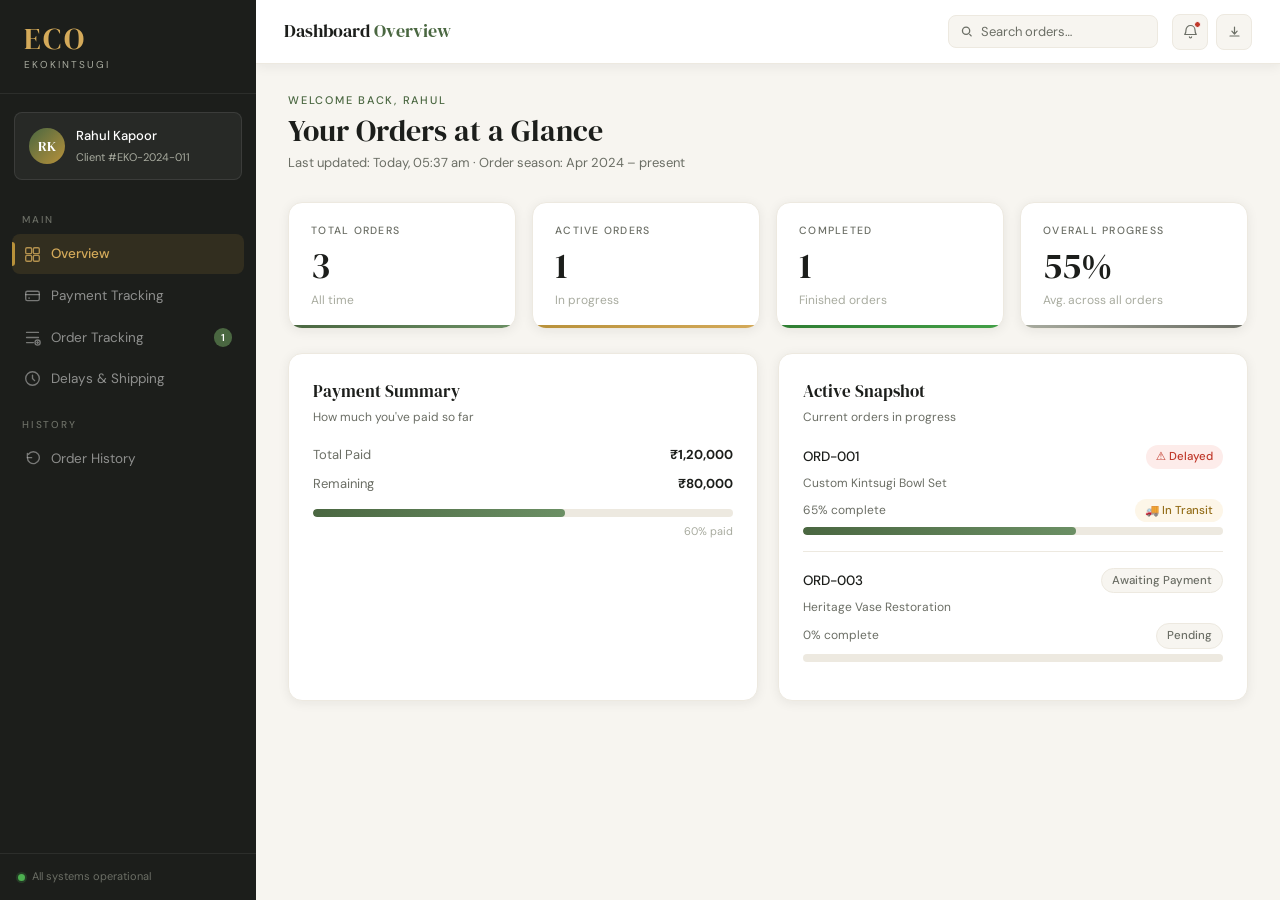
==== index.html @ 922ceee3 "Initial commit" ====
<!DOCTYPE html>
<html lang="en">
<head>
<meta charset="UTF-8"/>
<meta name="viewport" content="width=device-width, initial-scale=1.0"/>
<title>ECO — Ekokintsugi Client Dashboard</title>
<link rel="preconnect" href="https://fonts.googleapis.com"/>
<link rel="preconnect" href="https://fonts.gstatic.com" crossorigin/>
<link href="https://fonts.googleapis.com/css2?family=DM+Serif+Display:ital@0;1&family=DM+Sans:opsz,wght@9..40,300;400;500;600&display=swap" rel="stylesheet"/>
<style>
/* ── Reset ── */
*, *::before, *::after { box-sizing: border-box; margin: 0; padding: 0; }

:root {
  --sage:        #4a6741;
  --sage-light:  #6b8f64;
  --sage-pale:   #e8f0e5;
  --gold:        #b8913a;
  --gold-light:  #d4aa5a;
  --gold-pale:   #fdf6e8;
  --ink:         #1c1e1b;
  --ink-mid:     #3d4038;
  --ink-muted:   #6b6e65;
  --ink-faint:   #a8ab9f;
  --cream:       #f7f5f0;
  --cream-mid:   #ede9e0;
  --white:       #ffffff;
  --danger:      #c0392b;
  --warn:        #d68910;
  --success:     #2e7d32;

  --sidebar-w:   256px;
  --header-h:    64px;
  --radius:      14px;
  --radius-sm:   8px;
  --radius-xs:   5px;
  --shadow:      0 2px 12px rgba(28,30,27,0.07);
  --shadow-md:   0 6px 28px rgba(28,30,27,0.11);
  --shadow-lg:   0 12px 48px rgba(28,30,27,0.14);
  --transition:  0.22s cubic-bezier(0.4,0,0.2,1);

  --font-display: 'DM Serif Display', Georgia, serif;
  --font-body:    'DM Sans', system-ui, sans-serif;
}

html, body {
  height: 100%;
  font-family: var(--font-body);
  background: var(--cream);
  color: var(--ink);
  font-size: 15px;
  line-height: 1.6;
  -webkit-font-smoothing: antialiased;
}

/* ── Layout ── */
.app {
  display: grid;
  grid-template-columns: var(--sidebar-w) 1fr;
  grid-template-rows: var(--header-h) 1fr;
  min-height: 100vh;
}

/* ── Sidebar ── */
.sidebar {
  grid-row: 1 / -1;
  background: var(--ink);
  display: flex;
  flex-direction: column;
  position: sticky;
  top: 0;
  height: 100vh;
  overflow: hidden;
  z-index: 100;
}

.sidebar-logo {
  padding: 24px 24px 20px;
  border-bottom: 1px solid rgba(255,255,255,0.07);
}

.logo-mark {
  font-family: var(--font-display);
  font-size: 30px;
  color: var(--gold-light);
  letter-spacing: 0.08em;
  line-height: 1;
}

.logo-sub {
  font-size: 10px;
  font-weight: 400;
  color: var(--ink-faint);
  letter-spacing: 0.2em;
  text-transform: uppercase;
  margin-top: 3px;
}

.sidebar-client {
  margin: 18px 14px 10px;
  background: rgba(255,255,255,0.05);
  border: 1px solid rgba(255,255,255,0.09);
  border-radius: var(--radius-sm);
  padding: 13px 14px;
  display: flex;
  align-items: center;
  gap: 11px;
}

.client-avatar {
  width: 36px;
  height: 36px;
  border-radius: 50%;
  background: linear-gradient(135deg, var(--sage) 0%, var(--gold) 100%);
  display: flex;
  align-items: center;
  justify-content: center;
  font-family: var(--font-display);
  font-size: 14px;
  color: var(--white);
  flex-shrink: 0;
}

.client-name {
  font-size: 13px;
  font-weight: 500;
  color: var(--white);
  white-space: nowrap;
  overflow: hidden;
  text-overflow: ellipsis;
}

.client-id {
  font-size: 11px;
  color: var(--ink-faint);
  margin-top: 2px;
}

.sidebar-nav {
  flex: 1;
  padding: 6px 12px;
  overflow-y: auto;
}

.nav-section-label {
  font-size: 10px;
  font-weight: 500;
  letter-spacing: 0.18em;
  text-transform: uppercase;
  color: var(--ink-muted);
  padding: 16px 10px 6px;
}

.nav-item {
  display: flex;
  align-items: center;
  gap: 10px;
  padding: 9px 12px;
  border-radius: var(--radius-sm);
  cursor: pointer;
  transition: background var(--transition), color var(--transition);
  color: rgba(255,255,255,0.5);
  font-size: 13.5px;
  font-weight: 400;
  text-decoration: none;
  position: relative;
  margin-bottom: 2px;
  user-select: none;
}

.nav-item:hover {
  background: rgba(255,255,255,0.07);
  color: rgba(255,255,255,0.9);
}

.nav-item.active {
  background: rgba(184,145,58,0.14);
  color: var(--gold-light);
  font-weight: 500;
}

.nav-item.active::before {
  content: '';
  position: absolute;
  left: 0; top: 8px; bottom: 8px;
  width: 3px;
  background: var(--gold);
  border-radius: 0 3px 3px 0;
}

.nav-icon {
  width: 17px;
  height: 17px;
  flex-shrink: 0;
  opacity: 0.8;
}

.nav-badge {
  margin-left: auto;
  background: var(--sage);
  color: var(--white);
  font-size: 10px;
  font-weight: 600;
  padding: 1px 7px;
  border-radius: 20px;
  line-height: 1.7;
}

.sidebar-footer {
  padding: 14px 18px;
  border-top: 1px solid rgba(255,255,255,0.07);
  font-size: 11px;
  color: var(--ink-muted);
  display: flex;
  align-items: center;
  gap: 7px;
}

.status-dot {
  width: 7px; height: 7px;
  border-radius: 50%;
  background: #4caf50;
  flex-shrink: 0;
  box-shadow: 0 0 0 2px rgba(76,175,80,0.2);
}

/* ── Header ── */
.header {
  background: var(--white);
  border-bottom: 1px solid var(--cream-mid);
  display: flex;
  align-items: center;
  padding: 0 28px;
  gap: 14px;
  position: sticky;
  top: 0;
  z-index: 90;
  box-shadow: var(--shadow);
}

.header-title {
  font-family: var(--font-display);
  font-size: 18px;
  color: var(--ink);
  flex: 1;
}
.header-title span { color: var(--sage); }

.header-search {
  display: flex;
  align-items: center;
  gap: 8px;
  background: var(--cream);
  border: 1px solid var(--cream-mid);
  border-radius: 8px;
  padding: 7px 12px;
  font-size: 13px;
  color: var(--ink-muted);
  width: 210px;
  transition: border-color var(--transition), box-shadow var(--transition);
  cursor: text;
  position: relative;
}

.header-search input {
  background: none;
  border: none;
  outline: none;
  font-family: var(--font-body);
  font-size: 13px;
  color: var(--ink);
  width: 100%;
}
.header-search input::placeholder { color: var(--ink-muted); }
.header-search:focus-within {
  border-color: var(--sage-light);
  box-shadow: 0 0 0 3px rgba(74,103,65,0.1);
}

.search-results {
  position: absolute;
  top: calc(100% + 6px);
  left: 0;
  right: 0;
  background: var(--white);
  border: 1px solid var(--cream-mid);
  border-radius: var(--radius-sm);
  box-shadow: var(--shadow-md);
  z-index: 200;
  max-height: 220px;
  overflow-y: auto;
  display: none;
}
.search-results.visible { display: block; }
.search-result-item {
  padding: 9px 14px;
  font-size: 13px;
  cursor: pointer;
  border-bottom: 1px solid var(--cream-mid);
  transition: background var(--transition);
  display: flex;
  align-items: center;
  gap: 8px;
}
.search-result-item:last-child { border-bottom: none; }
.search-result-item:hover { background: var(--cream); }
.search-result-dot {
  width: 7px; height: 7px; border-radius: 50%; flex-shrink: 0;
}

.header-actions {
  display: flex;
  align-items: center;
  gap: 8px;
}

.btn-icon {
  width: 36px; height: 36px;
  border-radius: 8px;
  background: var(--cream);
  border: 1px solid var(--cream-mid);
  display: flex; align-items: center; justify-content: center;
  cursor: pointer;
  transition: background var(--transition), border-color var(--transition);
  color: var(--ink-muted);
  position: relative;
}
.btn-icon:hover { background: var(--cream-mid); color: var(--ink); }

.notif-dot::after {
  content: '';
  position: absolute;
  top: 6px; right: 6px;
  width: 7px; height: 7px;
  background: var(--danger);
  border-radius: 50%;
  border: 1.5px solid var(--white);
}

/* ── Notification Panel ── */
.notif-panel {
  position: absolute;
  top: calc(var(--header-h) + 8px);
  right: 28px;
  width: 320px;
  background: var(--white);
  border: 1px solid var(--cream-mid);
  border-radius: var(--radius);
  box-shadow: var(--shadow-lg);
  z-index: 300;
  display: none;
  animation: fadeIn 0.2s ease;
}
.notif-panel.visible { display: block; }
.notif-panel-header {
  padding: 14px 18px 10px;
  border-bottom: 1px solid var(--cream-mid);
  display: flex; align-items: center; justify-content: space-between;
}
.notif-panel-title { font-family: var(--font-display); font-size: 15px; }
.notif-panel-clear { font-size: 11px; color: var(--sage); cursor: pointer; font-weight: 500; }
.notif-item {
  padding: 12px 18px;
  border-bottom: 1px solid var(--cream-mid);
  font-size: 12.5px;
  display: flex; gap: 10px; align-items: flex-start;
  transition: background var(--transition);
  cursor: pointer;
}
.notif-item:last-child { border-bottom: none; }
.notif-item:hover { background: var(--cream); }
.notif-item-icon { font-size: 16px; margin-top: 1px; flex-shrink: 0; }
.notif-item-text { flex: 1; }
.notif-item-title { font-weight: 500; color: var(--ink); }
.notif-item-sub { color: var(--ink-muted); font-size: 11.5px; margin-top: 1px; }

/* ── Main ── */
.main {
  padding: 28px 32px 56px;
  overflow-y: auto;
}

.page-header { margin-bottom: 28px; }
.page-eyebrow {
  font-size: 11px;
  font-weight: 500;
  letter-spacing: 0.16em;
  text-transform: uppercase;
  color: var(--sage);
  margin-bottom: 4px;
}
.page-title {
  font-family: var(--font-display);
  font-size: 30px;
  color: var(--ink);
  line-height: 1.15;
}
.page-meta {
  font-size: 13px;
  color: var(--ink-muted);
  margin-top: 5px;
}

/* ── Sections ── */
.section { display: none; animation: fadeIn 0.28s ease; }
.section.active { display: block; }

@keyframes fadeIn {
  from { opacity: 0; transform: translateY(7px); }
  to   { opacity: 1; transform: translateY(0); }
}

/* ── Stat Cards ── */
.grid-4 {
  display: grid;
  grid-template-columns: repeat(4, 1fr);
  gap: 16px;
  margin-bottom: 24px;
}

.stat-card {
  background: var(--white);
  border: 1px solid var(--cream-mid);
  border-radius: var(--radius);
  padding: 20px 22px 18px;
  box-shadow: var(--shadow);
  position: relative;
  overflow: hidden;
  transition: transform var(--transition), box-shadow var(--transition);
  cursor: default;
}
.stat-card:hover { transform: translateY(-3px); box-shadow: var(--shadow-md); }
.stat-card::after {
  content: '';
  position: absolute;
  bottom: 0; left: 0; right: 0;
  height: 3px;
  border-radius: 0 0 var(--radius) var(--radius);
}
.stat-card.accent-sage::after  { background: linear-gradient(90deg, var(--sage), var(--sage-light)); }
.stat-card.accent-gold::after  { background: linear-gradient(90deg, var(--gold), var(--gold-light)); }
.stat-card.accent-green::after { background: linear-gradient(90deg, #2e7d32, #43a047); }
.stat-card.accent-muted::after { background: linear-gradient(90deg, var(--ink-faint), var(--ink-muted)); }

.stat-label {
  font-size: 10.5px;
  font-weight: 500;
  letter-spacing: 0.12em;
  text-transform: uppercase;
  color: var(--ink-muted);
  margin-bottom: 8px;
}
.stat-value {
  font-family: var(--font-display);
  font-size: 36px;
  color: var(--ink);
  line-height: 1;
}
.stat-sub { font-size: 12px; color: var(--ink-faint); margin-top: 7px; }

/* ── Cards ── */
.card {
  background: var(--white);
  border: 1px solid var(--cream-mid);
  border-radius: var(--radius);
  padding: 24px;
  box-shadow: var(--shadow);
  transition: transform var(--transition), box-shadow var(--transition);
}
.card:hover { transform: translateY(-2px); box-shadow: var(--shadow-md); }
.card-title {
  font-family: var(--font-display);
  font-size: 17px;
  color: var(--ink);
  margin-bottom: 3px;
}
.card-subtitle {
  font-size: 12px;
  color: var(--ink-muted);
  margin-bottom: 18px;
}

.grid-2 {
  display: grid;
  grid-template-columns: 1fr 1fr;
  gap: 20px;
  margin-bottom: 24px;
}

/* ── Progress ── */
.progress-wrap {
  background: var(--cream-mid);
  border-radius: 20px;
  height: 8px;
  overflow: hidden;
}
.progress-fill {
  height: 100%;
  border-radius: 20px;
  background: linear-gradient(90deg, var(--sage) 0%, var(--sage-light) 100%);
  transition: width 0.7s cubic-bezier(0.4,0,0.2,1);
}

/* ── Chips ── */
.chip {
  display: inline-flex;
  align-items: center;
  gap: 4px;
  padding: 3px 10px;
  border-radius: 20px;
  font-size: 11.5px;
  font-weight: 500;
  line-height: 1.5;
}
.chip-sage    { background: var(--sage-pale);   color: var(--sage); }
.chip-gold    { background: var(--gold-pale);   color: #946e1a; }
.chip-danger  { background: #fdecea;            color: var(--danger); }
.chip-success { background: #e8f5e9;            color: var(--success); }
.chip-muted   { background: var(--cream);       color: var(--ink-muted); border: 1px solid var(--cream-mid); }
.chip-info    { background: #e3f2fd;            color: #1565c0; }

/* ── Stage tracker ── */
.stage-row {
  display: flex;
  align-items: center;
  gap: 12px;
  padding: 11px 0;
  border-bottom: 1px solid var(--cream-mid);
}
.stage-row:last-child { border-bottom: none; }
.stage-icon {
  width: 30px; height: 30px;
  border-radius: 50%;
  display: flex; align-items: center; justify-content: center;
  flex-shrink: 0;
  font-size: 13px;
}
.stage-icon.done   { background: #e8f5e9; color: var(--success); }
.stage-icon.active { background: var(--gold-pale); color: var(--gold); }
.stage-icon.pending { background: var(--cream); color: var(--ink-faint); }
.stage-icon.inprog { background: #e3f2fd; color: #1565c0; }
.stage-label { font-size: 13.5px; font-weight: 500; flex: 1; }
.stage-detail { font-size: 12px; color: var(--ink-muted); }

/* ── Timeline ── */
.timeline { position: relative; padding-left: 20px; }
.timeline::before {
  content: '';
  position: absolute;
  left: 6px; top: 6px; bottom: 6px;
  width: 2px;
  background: var(--cream-mid);
  border-radius: 2px;
}
.tl-item {
  position: relative;
  margin-bottom: 20px;
  padding-left: 22px;
}
.tl-item:last-child { margin-bottom: 0; }
.tl-dot {
  position: absolute;
  left: -14px; top: 5px;
  width: 12px; height: 12px;
  border-radius: 50%;
  border: 2px solid var(--white);
}
.tl-dot.done   { background: var(--success); box-shadow: 0 0 0 2px rgba(46,125,50,0.2); }
.tl-dot.pending { background: var(--ink-faint); }
.tl-dot.warn   { background: var(--warn); box-shadow: 0 0 0 2px rgba(214,137,16,0.2); }
.tl-title { font-size: 13.5px; font-weight: 500; color: var(--ink); }
.tl-sub   { font-size: 12px; color: var(--ink-muted); margin-top: 2px; }

/* ── Order card ── */
.order-card {
  background: var(--white);
  border: 1px solid var(--cream-mid);
  border-radius: var(--radius);
  padding: 22px 24px;
  box-shadow: var(--shadow);
  margin-bottom: 18px;
  transition: transform var(--transition), box-shadow var(--transition);
  position: relative;
  overflow: hidden;
}
.order-card:hover { transform: translateY(-2px); box-shadow: var(--shadow-md); }
.order-card.delayed { border-left: 4px solid var(--danger); }
.order-card.completed { border-left: 4px solid var(--success); }
.order-card.pending-payment { border-left: 4px solid var(--ink-faint); }

.order-header {
  display: flex;
  align-items: center;
  justify-content: space-between;
  margin-bottom: 14px;
  flex-wrap: wrap;
  gap: 8px;
}
.order-id {
  font-family: var(--font-display);
  font-size: 18px;
  color: var(--ink);
}
.order-product {
  font-size: 12px;
  color: var(--ink-muted);
  margin-top: 2px;
}
.order-badges { display: flex; gap: 6px; flex-wrap: wrap; }

.order-meta {
  display: grid;
  grid-template-columns: repeat(3, 1fr);
  gap: 12px;
  margin-bottom: 18px;
}
.meta-item { display: flex; flex-direction: column; }
.meta-label { font-size: 10.5px; font-weight: 500; text-transform: uppercase; letter-spacing: 0.1em; color: var(--ink-faint); margin-bottom: 3px; }
.meta-value { font-size: 13.5px; color: var(--ink); font-weight: 500; }

.progress-label {
  display: flex;
  justify-content: space-between;
  align-items: center;
  font-size: 12px;
  color: var(--ink-muted);
  margin-bottom: 5px;
}

/* ── Three-state manufacturing badge ── */
.mfg-state {
  display: inline-flex;
  align-items: center;
  gap: 5px;
  padding: 3px 10px;
  border-radius: 20px;
  font-size: 11.5px;
  font-weight: 500;
}
.mfg-not-started { background: var(--cream); color: var(--ink-muted); border: 1px solid var(--cream-mid); }
.mfg-in-progress  { background: #e3f2fd; color: #1565c0; }
.mfg-completed    { background: #e8f5e9; color: var(--success); }

/* ── Filter bar ── */
.filter-bar {
  display: flex;
  gap: 10px;
  align-items: center;
  margin-bottom: 20px;
  flex-wrap: wrap;
}
.filter-bar label { font-size: 13px; color: var(--ink-muted); }
.filter-select {
  padding: 7px 14px;
  border-radius: var(--radius-sm);
  border: 1px solid var(--cream-mid);
  background: var(--white);
  font-family: var(--font-body);
  font-size: 13px;
  color: var(--ink);
  cursor: pointer;
  transition: border-color var(--transition);
  outline: none;
}
.filter-select:focus { border-color: var(--sage-light); }

/* ── Policy Banner ── */
.policy-banner {
  background: linear-gradient(135deg, var(--gold-pale) 0%, #fff8e1 100%);
  border: 1px solid rgba(184,145,58,0.3);
  border-radius: var(--radius);
  padding: 18px 22px;
  display: flex;
  align-items: flex-start;
  gap: 14px;
  margin-bottom: 8px;
}
.policy-icon { font-size: 22px; flex-shrink: 0; margin-top: 1px; }
.policy-title { font-weight: 600; color: #7a5c0e; font-size: 13.5px; margin-bottom: 3px; }
.policy-text  { font-size: 12.5px; color: #8a6820; line-height: 1.5; }

/* ── Empty state ── */
.empty-state {
  background: var(--cream);
  border: 1.5px dashed var(--cream-mid);
  border-radius: var(--radius);
  padding: 48px 24px;
  text-align: center;
  color: var(--ink-faint);
}
.empty-icon { font-size: 36px; margin-bottom: 10px; opacity: 0.5; }
.empty-label { font-size: 14px; }

/* ── Divider ── */
.divider { border: none; border-top: 1px solid var(--cream-mid); margin: 16px 0; }

/* ── Mobile ── */
.hamburger {
  display: none;
  flex-direction: column;
  gap: 5px;
  cursor: pointer;
  padding: 4px;
  background: none;
  border: none;
}
.hamburger span {
  display: block; width: 20px; height: 2px;
  background: var(--ink-muted); border-radius: 2px;
  transition: transform var(--transition), opacity var(--transition);
}
.overlay {
  display: none; position: fixed; inset: 0;
  background: rgba(28,30,27,0.5); z-index: 150;
}
.overlay.visible { display: block; }

@media (max-width: 960px) {
  .grid-4 { grid-template-columns: repeat(2,1fr); }
  .order-meta { grid-template-columns: repeat(2,1fr); }
}
@media (max-width: 720px) {
  .app { grid-template-columns: 1fr; grid-template-rows: var(--header-h) 1fr; }
  .sidebar { position: fixed; left: -100%; top: 0; width: var(--sidebar-w); transition: left var(--transition); z-index: 200; }
  .sidebar.open { left: 0; }
  .header { grid-column: 1; }
  .main   { grid-column: 1; padding: 20px 16px 56px; }
  .hamburger { display: flex; }
  .grid-2 { grid-template-columns: 1fr; }
  .grid-4 { grid-template-columns: 1fr 1fr; }
  .page-title { font-size: 24px; }
  .header-search { width: 150px; }
  .notif-panel { right: 12px; left: 12px; width: auto; }
}
@media (max-width: 420px) {
  .grid-4 { grid-template-columns: 1fr; }
  .order-meta { grid-template-columns: 1fr; }
}
</style>
</head>
<body>

<div class="overlay" id="overlay" onclick="closeSidebar()"></div>

<div class="app">

  <!-- ── Sidebar ── -->
  <aside class="sidebar" id="sidebar">
    <div class="sidebar-logo">
      <div class="logo-mark">ECO</div>
      <div class="logo-sub">Ekokintsugi</div>
    </div>

    <div class="sidebar-client">
      <div class="client-avatar">RK</div>
      <div>
        <div class="client-name">Rahul Kapoor</div>
        <div class="client-id">Client #EKO-2024-011</div>
      </div>
    </div>

    <nav class="sidebar-nav">
      <div class="nav-section-label">Main</div>

      <a class="nav-item active" onclick="navigate('overview', this)">
        <svg class="nav-icon" viewBox="0 0 20 20" fill="none" stroke="currentColor" stroke-width="1.6" stroke-linecap="round" stroke-linejoin="round">
          <rect x="2" y="2" width="7" height="7" rx="1.5"/><rect x="11" y="2" width="7" height="7" rx="1.5"/>
          <rect x="2" y="11" width="7" height="7" rx="1.5"/><rect x="11" y="11" width="7" height="7" rx="1.5"/>
        </svg>
        Overview
      </a>

      <a class="nav-item" onclick="navigate('payment', this)">
        <svg class="nav-icon" viewBox="0 0 20 20" fill="none" stroke="currentColor" stroke-width="1.6" stroke-linecap="round" stroke-linejoin="round">
          <rect x="2" y="5" width="16" height="11" rx="2"/><path d="M2 9h16"/><circle cx="6" cy="13" r="1" fill="currentColor" stroke="none"/>
        </svg>
        Payment Tracking
      </a>

      <a class="nav-item" onclick="navigate('orders', this)">
        <svg class="nav-icon" viewBox="0 0 20 20" fill="none" stroke="currentColor" stroke-width="1.6" stroke-linecap="round" stroke-linejoin="round">
          <path d="M3 4h14M3 10h14M3 16h8"/><circle cx="16" cy="16" r="3"/><path d="M15 16h2M16 15v2"/>
        </svg>
        Order Tracking
        <span class="nav-badge" id="activeOrdersBadge">2</span>
      </a>

      <a class="nav-item" onclick="navigate('delays', this)">
        <svg class="nav-icon" viewBox="0 0 20 20" fill="none" stroke="currentColor" stroke-width="1.6" stroke-linecap="round" stroke-linejoin="round">
          <circle cx="10" cy="10" r="8"/><path d="M10 6v4l2.5 2.5"/>
        </svg>
        Delays & Shipping
      </a>

      <div class="nav-section-label">History</div>

      <a class="nav-item" onclick="navigate('history', this)">
        <svg class="nav-icon" viewBox="0 0 20 20" fill="none" stroke="currentColor" stroke-width="1.6" stroke-linecap="round" stroke-linejoin="round">
          <path d="M4 4v5h5"/><path d="M4 9A7 7 0 1 0 5.3 5"/>
        </svg>
        Order History
      </a>
    </nav>

    <div class="sidebar-footer">
      <div class="status-dot"></div>
      All systems operational
    </div>
  </aside>

  <!-- ── Header ── -->
  <header class="header">
    <button class="hamburger" onclick="openSidebar()" aria-label="Menu">
      <span></span><span></span><span></span>
    </button>

    <div class="header-title" id="header-title">
      Dashboard <span>Overview</span>
    </div>

    <div class="header-search" style="position:relative;">
      <svg width="13" height="13" viewBox="0 0 16 16" fill="none" stroke="currentColor" stroke-width="1.8" stroke-linecap="round">
        <circle cx="7" cy="7" r="5"/><path d="M12 12l2 2"/>
      </svg>
      <input type="text" id="searchInput" placeholder="Search orders…" oninput="handleSearch()" onblur="hideSearch()"/>
      <div class="search-results" id="searchResults"></div>
    </div>

    <div class="header-actions">
      <button class="btn-icon notif-dot" id="notifBtn" onclick="toggleNotif()" title="Notifications">
        <svg width="15" height="15" viewBox="0 0 20 20" fill="none" stroke="currentColor" stroke-width="1.6" stroke-linecap="round" stroke-linejoin="round">
          <path d="M10 2a6 6 0 0 1 6 6c0 3.3.9 5 1.7 6H2.3C3.1 13 4 11.3 4 8a6 6 0 0 1 6-6z"/>
          <path d="M8.5 17a1.5 1.5 0 0 0 3 0"/>
        </svg>
      </button>
      <button class="btn-icon" onclick="downloadReport()" title="Download report">
        <svg width="15" height="15" viewBox="0 0 20 20" fill="none" stroke="currentColor" stroke-width="1.6" stroke-linecap="round" stroke-linejoin="round">
          <path d="M4 16h12M10 4v9M6.5 9.5l3.5 4 3.5-4"/>
        </svg>
      </button>
    </div>

    <!-- Notification Panel -->
    <div class="notif-panel" id="notifPanel">
      <div class="notif-panel-header">
        <div class="notif-panel-title">Notifications</div>
        <div class="notif-panel-clear" onclick="clearNotifs()">Clear all</div>
      </div>
      <div id="notifList"></div>
    </div>
  </header>

  <!-- ── Main ── -->
  <main class="main">

    <!-- ─ Overview ─ -->
    <section class="section active" id="section-overview">
      <div class="page-header">
        <div class="page-eyebrow">Welcome back, Rahul</div>
        <div class="page-title">Your Orders at a Glance</div>
        <div class="page-meta" id="overviewMeta">Last updated: — · Order season: Apr 2024 – present</div>
      </div>

      <div class="grid-4">
        <div class="stat-card accent-sage">
          <div class="stat-label">Total Orders</div>
          <div class="stat-value" id="totalOrders">—</div>
          <div class="stat-sub">All time</div>
        </div>
        <div class="stat-card accent-gold">
          <div class="stat-label">Active Orders</div>
          <div class="stat-value" id="activeOrders">—</div>
          <div class="stat-sub">In progress</div>
        </div>
        <div class="stat-card accent-green">
          <div class="stat-label">Completed</div>
          <div class="stat-value" id="completedOrders">—</div>
          <div class="stat-sub">Finished orders</div>
        </div>
        <div class="stat-card accent-muted">
          <div class="stat-label">Overall Progress</div>
          <div class="stat-value" id="overallProgress">—</div>
          <div class="stat-sub">Avg. across all orders</div>
        </div>
      </div>

      <div class="grid-2">
        <div class="card">
          <div class="card-title">Payment Summary</div>
          <div class="card-subtitle">How much you've paid so far</div>
          <div style="display:flex; justify-content:space-between; font-size:13px; color:var(--ink-muted); margin-bottom:8px;">
            <span>Total Paid</span>
            <strong style="color:var(--ink);">₹<span id="ov-paid">0</span></strong>
          </div>
          <div style="display:flex; justify-content:space-between; font-size:13px; color:var(--ink-muted); margin-bottom:14px;">
            <span>Remaining</span>
            <strong style="color:var(--ink);">₹<span id="ov-remaining">0</span></strong>
          </div>
          <div class="progress-wrap">
            <div class="progress-fill" id="ov-progress" style="width:0%"></div>
          </div>
          <div style="font-size:11px; color:var(--ink-faint); margin-top:6px; text-align:right;" id="ov-progress-label">0% paid</div>
        </div>

        <div class="card">
          <div class="card-title">Active Snapshot</div>
          <div class="card-subtitle">Current orders in progress</div>
          <div id="overviewActiveOrders"></div>
        </div>
      </div>
    </section>

    <!-- ─ Payment ─ -->
    <section class="section" id="section-payment">
      <div class="page-header">
        <div class="page-eyebrow">Financials</div>
        <div class="page-title">Advance Payment Tracking</div>
        <div class="page-meta">Full transparency on all payments made for your orders</div>
      </div>

      <div class="policy-banner">
        <div class="policy-icon">⚠️</div>
        <div>
          <div class="policy-title">Work Policy — Advance Payment Required</div>
          <div class="policy-text">Work begins only after the advance payment is confirmed. Orders without advance payment will remain on hold until payment is received.</div>
        </div>
      </div>

      <div class="grid-2" style="margin-top:20px;">
        <div class="card">
          <div class="card-title">Payment Summary</div>
          <div class="card-subtitle">Advance vs remaining balance</div>
          <div style="display:flex; justify-content:space-between; font-size:13px; color:var(--ink-muted); margin-bottom:6px;">
            <span>Total Order Value</span>
            <strong style="color:var(--ink);">₹<span id="totalValue">0</span></strong>
          </div>
          <div style="display:flex; justify-content:space-between; font-size:13px; color:var(--ink-muted); margin-bottom:6px;">
            <span>Total Advance Paid</span>
            <strong style="color:var(--success);">₹<span id="totalPaid">0</span></strong>
          </div>
          <div style="display:flex; justify-content:space-between; font-size:13px; color:var(--ink-muted); margin-bottom:16px;">
            <span>Remaining Balance</span>
            <strong style="color:var(--danger);">₹<span id="remainingAmount">0</span></strong>
          </div>
          <div class="progress-wrap">
            <div class="progress-fill" id="paymentProgress" style="width:0%"></div>
          </div>
          <div style="font-size:11px; color:var(--ink-faint); margin-top:6px; text-align:right;" id="paymentPercent">0% paid</div>
        </div>

        <div class="card">
          <div class="card-title">Per Order Breakdown</div>
          <div class="card-subtitle">Individual payment status</div>
          <div id="perOrderPayments"></div>
        </div>
      </div>

      <div class="card">
        <div class="card-title">Payment Timeline</div>
        <div class="card-subtitle">Track key payment events chronologically</div>
        <div class="timeline" id="paymentTimeline"></div>
      </div>
    </section>

    <!-- ─ Orders ─ -->
    <section class="section" id="section-orders">
      <div class="page-header">
        <div class="page-eyebrow">Live Status</div>
        <div class="page-title">Order Tracking</div>
        <div class="page-meta">Real-time progress of your active orders</div>
      </div>
      <div id="ordersContainer"></div>
    </section>

    <!-- ─ Delays ─ -->
    <section class="section" id="section-delays">
      <div class="page-header">
        <div class="page-eyebrow">Transparency</div>
        <div class="page-title">Delays & Shipment</div>
        <div class="page-meta">Full visibility on delays, reasons, and delivery status</div>
      </div>
      <div id="delayContainer"></div>
    </section>

    <!-- ─ History ─ -->
    <section class="section" id="section-history">
      <div class="page-header">
        <div class="page-eyebrow">Records</div>
        <div class="page-title">Order History</div>
        <div class="page-meta">All orders with complete details</div>
      </div>

      <div class="filter-bar">
        <label for="filterStatus">Filter:</label>
        <select class="filter-select" id="filterStatus" onchange="filterOrders()">
          <option value="all">All Orders</option>
          <option value="completed">Completed</option>
          <option value="active">Active</option>
          <option value="delayed">Delayed</option>
        </select>
        <select class="filter-select" id="filterDate" onchange="filterOrders()">
          <option value="all">Any Date</option>
          <option value="2024-03">March 2024</option>
          <option value="2024-04">April 2024</option>
        </select>
      </div>

      <div id="historyContainer"></div>
    </section>

  </main>
</div>

<script>
// ── Data ──────────────────────────────────────────────────────────────
const orders = [
  {
    id: "ORD-001",
    product: "Custom Kintsugi Bowl Set",
    progress: 65,
    completed: false,
    delay: true,
    delayReason: "Shortage of gold lacquer material from supplier",
    shipment: "In Transit",
    expectedDelivery: "2024-04-18",
    totalAmount: 80000,
    advancePaid: 50000,
    date: "2024-04-01",
    paymentDate: "2024-04-01",
    workStartDate: "2024-04-02",
    mfgState: "in-progress", // "not-started" | "in-progress" | "completed"
    stages: { payment: true, procurement: true, manufacturing: true, delivery: false }
  },
  {
    id: "ORD-002",
    product: "Ceramic Repair Collection",
    progress: 100,
    completed: true,
    delay: false,
    delayReason: "",
    shipment: "Delivered",
    expectedDelivery: "2024-03-20",
    totalAmount: 70000,
    advancePaid: 70000,
    date: "2024-03-10",
    paymentDate: "2024-03-10",
    workStartDate: "2024-03-11",
    mfgState: "completed",
    stages: { payment: true, procurement: true, manufacturing: true, delivery: true }
  },
  {
    id: "ORD-003",
    product: "Heritage Vase Restoration",
    progress: 0,
    completed: false,
    delay: false,
    delayReason: "",
    shipment: "Pending",
    expectedDelivery: "2024-04-30",
    totalAmount: 50000,
    advancePaid: 0,
    date: "2024-04-05",
    paymentDate: null,
    workStartDate: null,
    mfgState: "not-started",
    stages: { payment: false, procurement: false, manufacturing: false, delivery: false }
  }
];

const notifications = [
  { icon: "🚚", title: "ORD-001 In Transit", sub: "Your order has been dispatched — Apr 8", time: "2h ago" },
  { icon: "⚠️", title: "Delay on ORD-001", sub: "Material shortage — estimated +8 days", time: "1d ago" },
  { icon: "✅", title: "ORD-002 Delivered", sub: "Successfully delivered on Mar 20", time: "13d ago" },
];

// ── Navigation ────────────────────────────────────────────────────────
const sectionTitles = {
  overview: ['Dashboard', 'Overview'],
  payment:  ['Payment', 'Tracking'],
  orders:   ['Order', 'Tracking'],
  delays:   ['Delays &', 'Shipment'],
  history:  ['Order', 'History'],
};

function navigate(id, el) {
  document.querySelectorAll('.section').forEach(s => s.classList.remove('active'));
  document.querySelectorAll('.nav-item').forEach(n => n.classList.remove('active'));
  document.getElementById('section-' + id).classList.add('active');
  el.classList.add('active');
  const t = sectionTitles[id];
  document.getElementById('header-title').innerHTML = t[0] + ' <span>' + t[1] + '</span>';
  closeSidebar();
}

function openSidebar() {
  document.getElementById('sidebar').classList.add('open');
  document.getElementById('overlay').classList.add('visible');
}
function closeSidebar() {
  document.getElementById('sidebar').classList.remove('open');
  document.getElementById('overlay').classList.remove('visible');
}

// ── Helpers ───────────────────────────────────────────────────────────
function fmtDate(d) {
  if (!d) return '—';
  const dt = new Date(d);
  return dt.toLocaleDateString('en-IN', { day: 'numeric', month: 'short', year: 'numeric' });
}

function stageChip(val) {
  if (val) return '<span class="chip chip-success">✓ Done</span>';
  return '<span class="chip chip-muted">Pending</span>';
}

function mfgChip(state) {
  if (state === 'completed')   return '<span class="mfg-state mfg-completed">✓ Completed</span>';
  if (state === 'in-progress') return '<span class="mfg-state mfg-in-progress">⟳ In Progress</span>';
  return '<span class="mfg-state mfg-not-started">— Not Started</span>';
}

function shipChip(s) {
  if (s === 'Delivered')  return '<span class="chip chip-success">✓ Delivered</span>';
  if (s === 'In Transit') return '<span class="chip chip-gold">🚚 In Transit</span>';
  return '<span class="chip chip-muted">Pending</span>';
}

function orderBadge(order) {
  if (order.completed)          return '<span class="chip chip-success">Completed</span>';
  if (order.delay)              return '<span class="chip chip-danger">⚠ Delayed</span>';
  if (order.advancePaid === 0)  return '<span class="chip chip-muted">Awaiting Payment</span>';
  return '<span class="chip chip-info">Active</span>';
}

function cardClass(order) {
  if (order.completed)         return 'order-card completed';
  if (order.delay)             return 'order-card delayed';
  if (order.advancePaid === 0) return 'order-card pending-payment';
  return 'order-card';
}

// ── Overview ──────────────────────────────────────────────────────────
function loadDashboard() {
  const total     = orders.length;
  const completed = orders.filter(o => o.completed).length;
  const active    = orders.filter(o => !o.completed && o.progress > 0).length;
  const avg       = Math.round(orders.reduce((s, o) => s + o.progress, 0) / total);
  const totalPaid = orders.reduce((s, o) => s + o.advancePaid, 0);
  const totalVal  = orders.reduce((s, o) => s + o.totalAmount, 0);
  const remaining = totalVal - totalPaid;
  const pct       = Math.round((totalPaid / totalVal) * 100);

  document.getElementById('totalOrders').innerText    = total;
  document.getElementById('activeOrders').innerText   = active;
  document.getElementById('completedOrders').innerText = completed;
  document.getElementById('overallProgress').innerText = avg + '%';
  document.getElementById('ov-paid').innerText        = totalPaid.toLocaleString('en-IN');
  document.getElementById('ov-remaining').innerText   = remaining.toLocaleString('en-IN');
  document.getElementById('ov-progress').style.width  = pct + '%';
  document.getElementById('ov-progress-label').innerText = pct + '% paid';

  // Active snapshot
  const snap = document.getElementById('overviewActiveOrders');
  const actives = orders.filter(o => !o.completed);
  if (!actives.length) {
    snap.innerHTML = '<div class="empty-state"><div class="empty-icon">📦</div><div class="empty-label">No active orders</div></div>';
  } else {
    snap.innerHTML = actives.map(o => `
      <div style="margin-bottom:14px;">
        <div style="display:flex;justify-content:space-between;align-items:center;margin-bottom:5px;">
          <span style="font-size:13.5px;font-weight:500;">${o.id}</span>
          ${orderBadge(o)}
        </div>
        <div style="font-size:12px;color:var(--ink-muted);margin-bottom:6px;">${o.product}</div>
        <div class="progress-label">
          <span>${o.progress}% complete</span>
          <span>${shipChip(o.shipment)}</span>
        </div>
        <div class="progress-wrap"><div class="progress-fill" style="width:${o.progress}%"></div></div>
      </div>
    `).join('<hr class="divider">');
  }

  // Update badge & meta
  document.getElementById('activeOrdersBadge').innerText = active || orders.filter(o=>!o.completed).length;
  const now = new Date();
  document.getElementById('overviewMeta').innerText =
    `Last updated: Today, ${now.toLocaleTimeString('en-IN',{hour:'2-digit',minute:'2-digit'})} · Order season: Apr 2024 – present`;
}

// ── Payments ──────────────────────────────────────────────────────────
function loadPayments() {
  const totalPaid = orders.reduce((s, o) => s + o.advancePaid, 0);
  const totalVal  = orders.reduce((s, o) => s + o.totalAmount, 0);
  const remaining = totalVal - totalPaid;
  const pct       = Math.round((totalPaid / totalVal) * 100);

  document.getElementById('totalValue').innerText    = totalVal.toLocaleString('en-IN');
  document.getElementById('totalPaid').innerText     = totalPaid.toLocaleString('en-IN');
  document.getElementById('remainingAmount').innerText = remaining.toLocaleString('en-IN');
  document.getElementById('paymentProgress').style.width = pct + '%';
  document.getElementById('paymentPercent').innerText = pct + '% of total value paid';

  // Per-order breakdown
  const perOrder = document.getElementById('perOrderPayments');
  perOrder.innerHTML = orders.map(o => {
    const p = Math.round((o.advancePaid / o.totalAmount) * 100);
    return `
      <div style="margin-bottom:16px;">
        <div style="display:flex;justify-content:space-between;align-items:center;margin-bottom:4px;">
          <span style="font-size:13px;font-weight:500;">${o.id} <span style="font-size:11px;color:var(--ink-faint);font-weight:400;">— ${o.product}</span></span>
          <span style="font-size:12px;color:var(--ink-muted);">₹${o.advancePaid.toLocaleString('en-IN')} / ₹${o.totalAmount.toLocaleString('en-IN')}</span>
        </div>
        <div class="progress-wrap" style="height:6px;">
          <div class="progress-fill" style="width:${p}%;${p===100?'background:linear-gradient(90deg,var(--success),#43a047)':''}"></div>
        </div>
        <div style="font-size:11px;color:var(--ink-faint);margin-top:3px;text-align:right;">${p}% paid</div>
      </div>
    `;
  }).join('');

  // Timeline
  const tl = document.getElementById('paymentTimeline');
  const events = [];
  orders.forEach(o => {
    if (o.paymentDate)   events.push({ date: o.paymentDate,   type:'done', title:`Advance received for ${o.id}`, sub:`₹${o.advancePaid.toLocaleString('en-IN')} · ${o.product}` });
    if (o.workStartDate) events.push({ date: o.workStartDate, type:'done', title:`Work started on ${o.id}`,      sub:`Production commenced after advance confirmed` });
    if (!o.paymentDate)  events.push({ date: null,            type:'pending', title:`Advance pending for ${o.id}`, sub:`Work will begin once advance is received` });
  });
  events.sort((a,b) => {
    if (!a.date) return 1;
    if (!b.date) return -1;
    return new Date(a.date) - new Date(b.date);
  });
  tl.innerHTML = events.map(e => `
    <div class="tl-item">
      <div class="tl-dot ${e.type}"></div>
      <div class="tl-title">${e.title}</div>
      <div class="tl-sub">${e.date ? fmtDate(e.date) + ' · ' : ''}${e.sub}</div>
    </div>
  `).join('');
}

// ── Orders ────────────────────────────────────────────────────────────
function loadOrders() {
  const c = document.getElementById('ordersContainer');
  const activeOrders = orders.filter(o => !o.completed);

  if (!activeOrders.length) {
    c.innerHTML = `<div class="empty-state"><div class="empty-icon">📦</div><div class="empty-label">No active orders right now</div></div>`;
    return;
  }

  c.innerHTML = activeOrders.map(o => `
    <div class="${cardClass(o)}">
      <div class="order-header">
        <div>
          <div class="order-id">${o.id}</div>
          <div class="order-product">${o.product}</div>
        </div>
        <div class="order-badges">${orderBadge(o)}</div>
      </div>

      <div class="order-meta">
        <div class="meta-item">
          <div class="meta-label">Order Date</div>
          <div class="meta-value">${fmtDate(o.date)}</div>
        </div>
        <div class="meta-item">
          <div class="meta-label">Advance Paid</div>
          <div class="meta-value" style="color:var(--success);">₹${o.advancePaid.toLocaleString('en-IN')}</div>
        </div>
        <div class="meta-item">
          <div class="meta-label">Expected Delivery</div>
          <div class="meta-value">${fmtDate(o.expectedDelivery)}</div>
        </div>
      </div>

      <div style="margin-bottom:16px;">
        <div style="font-size:12px;font-weight:500;text-transform:uppercase;letter-spacing:0.1em;color:var(--ink-faint);margin-bottom:10px;">Stage Progress</div>
        <div class="stage-row">
          <div class="stage-icon ${o.stages.payment ? 'done' : 'pending'}">${o.stages.payment ? '✓' : '○'}</div>
          <div class="stage-label">Advance Payment</div>
          <div>${stageChip(o.stages.payment)}</div>
        </div>
        <div class="stage-row">
          <div class="stage-icon ${o.stages.procurement ? 'done' : 'pending'}">${o.stages.procurement ? '✓' : '○'}</div>
          <div class="stage-label">Material Procurement</div>
          <div>${stageChip(o.stages.procurement)}</div>
        </div>
        <div class="stage-row">
          <div class="stage-icon ${o.mfgState === 'completed' ? 'done' : o.mfgState === 'in-progress' ? 'inprog' : 'pending'}">
            ${o.mfgState === 'completed' ? '✓' : o.mfgState === 'in-progress' ? '⟳' : '○'}
          </div>
          <div class="stage-label">Manufacturing</div>
          <div>${mfgChip(o.mfgState)}</div>
        </div>
        <div class="stage-row">
          <div class="stage-icon ${o.stages.delivery ? 'done' : 'pending'}">${o.stages.delivery ? '✓' : '○'}</div>
          <div class="stage-label">Delivery</div>
          <div>${shipChip(o.shipment)}</div>
        </div>
      </div>

      <div>
        <div class="progress-label">
          <span style="font-weight:500;">Overall Completion</span>
          <span style="font-weight:600;color:var(--sage);">${o.progress}%</span>
        </div>
        <div class="progress-wrap">
          <div class="progress-fill" style="width:${o.progress}%"></div>
        </div>
      </div>
    </div>
  `).join('');
}

// ── Delays ────────────────────────────────────────────────────────────
function loadDelays() {
  const c = document.getElementById('delayContainer');
  c.innerHTML = orders.map(o => `
    <div class="${cardClass(o)}" style="${o.delay ? '' : ''}">
      <div class="order-header">
        <div>
          <div class="order-id">${o.id}</div>
          <div class="order-product">${o.product}</div>
        </div>
        <div class="order-badges">
          ${o.delay ? '<span class="chip chip-danger">⚠ Delayed</span>' : '<span class="chip chip-success">✓ On Time</span>'}
          ${shipChip(o.shipment)}
        </div>
      </div>

      ${o.delay ? `
        <div style="background:#fdecea;border-radius:var(--radius-sm);padding:12px 14px;margin-bottom:14px;">
          <div style="font-size:12px;font-weight:600;color:var(--danger);margin-bottom:3px;">⚠ Reason for Delay</div>
          <div style="font-size:13px;color:#8b1a0e;">${o.delayReason}</div>
        </div>
      ` : `
        <div style="background:#e8f5e9;border-radius:var(--radius-sm);padding:12px 14px;margin-bottom:14px;">
          <div style="font-size:13px;color:var(--success);">✓ No delays reported — order is on schedule</div>
        </div>
      `}

      <div class="order-meta">
        <div class="meta-item">
          <div class="meta-label">Shipment Status</div>
          <div class="meta-value">${o.shipment}</div>
        </div>
        <div class="meta-item">
          <div class="meta-label">Expected Delivery</div>
          <div class="meta-value">${fmtDate(o.expectedDelivery)}</div>
        </div>
        <div class="meta-item">
          <div class="meta-label">Work Started</div>
          <div class="meta-value">${o.workStartDate ? fmtDate(o.workStartDate) : '—'}</div>
        </div>
      </div>
    </div>
  `).join('');
}

// ── History ───────────────────────────────────────────────────────────
function renderHistory(list) {
  const c = document.getElementById('historyContainer');
  if (!list.length) {
    c.innerHTML = `<div class="empty-state"><div class="empty-icon">🗂</div><div class="empty-label">No orders match your filter</div></div>`;
    return;
  }
  c.innerHTML = list.map(o => `
    <div class="${cardClass(o)}">
      <div class="order-header">
        <div>
          <div class="order-id">${o.id}</div>
          <div class="order-product">${o.product}</div>
        </div>
        <div class="order-badges">${orderBadge(o)} ${o.delay ? '<span class="chip chip-danger">Delayed</span>' : ''}</div>
      </div>

      <div class="order-meta">
        <div class="meta-item">
          <div class="meta-label">Order Date</div>
          <div class="meta-value">${fmtDate(o.date)}</div>
        </div>
        <div class="meta-item">
          <div class="meta-label">Payment</div>
          <div class="meta-value" style="color:var(--success);">₹${o.advancePaid.toLocaleString('en-IN')} <span style="color:var(--ink-faint);font-size:12px;">/ ₹${o.totalAmount.toLocaleString('en-IN')}</span></div>
        </div>
        <div class="meta-item">
          <div class="meta-label">Delivery</div>
          <div class="meta-value">${fmtDate(o.expectedDelivery)}</div>
        </div>
      </div>

      <div>
        <div class="progress-label">
          <span>Progress</span>
          <span style="font-weight:600;">${o.progress}%</span>
        </div>
        <div class="progress-wrap">
          <div class="progress-fill" style="width:${o.progress}%;${o.completed ? 'background:linear-gradient(90deg,var(--success),#43a047)' : ''}"></div>
        </div>
      </div>

      <div style="margin-top:12px;display:flex;gap:8px;flex-wrap:wrap;">
        ${stageChip(o.stages.payment)} <span style="font-size:12px;color:var(--ink-muted);display:inline-flex;align-items:center;">Payment</span>
        &nbsp;&nbsp;
        ${mfgChip(o.mfgState)} <span style="font-size:12px;color:var(--ink-muted);display:inline-flex;align-items:center;">Manufacturing</span>
        &nbsp;&nbsp;
        ${shipChip(o.shipment)}
      </div>
    </div>
  `).join('');
}

function filterOrders() {
  const status = document.getElementById('filterStatus').value;
  const date   = document.getElementById('filterDate').value;
  let filtered = [...orders];
  if (status === 'completed') filtered = filtered.filter(o => o.completed);
  else if (status === 'active') filtered = filtered.filter(o => !o.completed);
  else if (status === 'delayed') filtered = filtered.filter(o => o.delay);
  if (date !== 'all') filtered = filtered.filter(o => o.date && o.date.startsWith(date));
  renderHistory(filtered);
}

// ── Notifications ─────────────────────────────────────────────────────
function loadNotifications() {
  const list = document.getElementById('notifList');
  list.innerHTML = notifications.map(n => `
    <div class="notif-item">
      <div class="notif-item-icon">${n.icon}</div>
      <div class="notif-item-text">
        <div class="notif-item-title">${n.title}</div>
        <div class="notif-item-sub">${n.sub} · ${n.time}</div>
      </div>
    </div>
  `).join('');
}

function toggleNotif() {
  const p = document.getElementById('notifPanel');
  p.classList.toggle('visible');
  // Remove red dot once opened
  document.getElementById('notifBtn').classList.remove('notif-dot');
}

function clearNotifs() {
  document.getElementById('notifList').innerHTML =
    '<div style="padding:20px;text-align:center;font-size:13px;color:var(--ink-faint);">No notifications</div>';
}

// Close notif panel on outside click
document.addEventListener('click', (e) => {
  const panel = document.getElementById('notifPanel');
  const btn   = document.getElementById('notifBtn');
  if (!panel.contains(e.target) && !btn.contains(e.target)) {
    panel.classList.remove('visible');
  }
});

// ── Search ────────────────────────────────────────────────────────────
function handleSearch() {
  const q     = document.getElementById('searchInput').value.trim().toLowerCase();
  const res   = document.getElementById('searchResults');
  if (!q) { res.classList.remove('visible'); return; }

  const matched = orders.filter(o =>
    o.id.toLowerCase().includes(q) ||
    o.product.toLowerCase().includes(q) ||
    o.shipment.toLowerCase().includes(q)
  );

  if (!matched.length) {
    res.innerHTML = `<div class="search-result-item" style="color:var(--ink-faint);">No results found</div>`;
  } else {
    res.innerHTML = matched.map(o => {
      const color = o.completed ? 'var(--success)' : o.delay ? 'var(--danger)' : 'var(--sage)';
      return `
        <div class="search-result-item" onclick="jumpToOrder('${o.id}')">
          <div class="search-result-dot" style="background:${color}"></div>
          <div>
            <div style="font-weight:500;">${o.id}</div>
            <div style="font-size:11.5px;color:var(--ink-muted);">${o.product} · ${o.shipment}</div>
          </div>
        </div>
      `;
    }).join('');
  }
  res.classList.add('visible');
}

function hideSearch() {
  setTimeout(() => document.getElementById('searchResults').classList.remove('visible'), 200);
}

function jumpToOrder(id) {
  const navOrders = document.querySelector('.nav-item[onclick*="orders"]');
  navigate('orders', navOrders);
  document.getElementById('searchInput').value = '';
  document.getElementById('searchResults').classList.remove('visible');
}

// ── Download Report ───────────────────────────────────────────────────
function downloadReport() {
  const lines = [
    'Ekokintsugi — Order Report',
    `Generated: ${new Date().toLocaleString('en-IN')}`,
    '='.repeat(40),
    '',
  ];
  orders.forEach(o => {
    lines.push(`Order: ${o.id} — ${o.product}`);
    lines.push(`  Date: ${fmtDate(o.date)}`);
    lines.push(`  Advance Paid: ₹${o.advancePaid.toLocaleString('en-IN')} / ₹${o.totalAmount.toLocaleString('en-IN')}`);
    lines.push(`  Progress: ${o.progress}%`);
    lines.push(`  Status: ${o.completed ? 'Completed' : 'Active'}`);
    lines.push(`  Shipment: ${o.shipment}`);
    lines.push(`  Delay: ${o.delay ? 'Yes — ' + o.delayReason : 'No'}`);
    lines.push('');
  });

  const blob = new Blob([lines.join('\n')], { type: 'text/plain' });
  const a = document.createElement('a');
  a.href = URL.createObjectURL(blob);
  a.download = 'eco-report.txt';
  a.click();
}

// ── Init ──────────────────────────────────────────────────────────────
document.addEventListener('DOMContentLoaded', () => {
  loadDashboard();
  loadPayments();
  loadOrders();
  loadDelays();
  renderHistory(orders);
  loadNotifications();
});
</script>
</body>
</html>
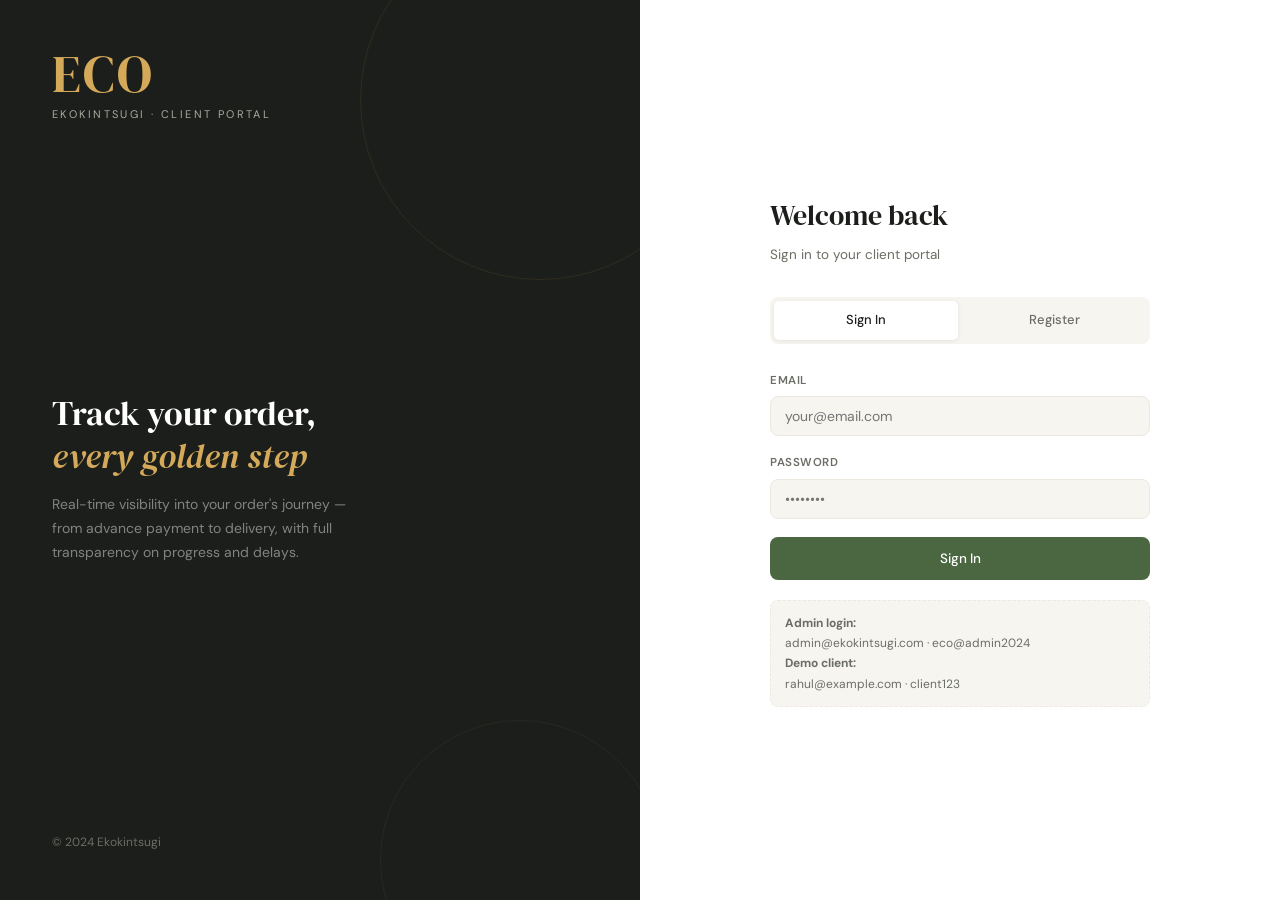
==== commit a035d67f: "initial build" ====
--- a/index.html
+++ b/index.html
@@ -1,1541 +1,139 @@
-<!DOCTYPE html>
-<html lang="en">
-<head>
-<meta charset="UTF-8"/>
-<meta name="viewport" content="width=device-width, initial-scale=1.0"/>
-<title>ECO — Ekokintsugi Client Dashboard</title>
+<!DOCTYPE html> 
+<html lang="en"> 
+<head> 
+<meta charset="UTF-8"/> 
+<meta name="viewport" content="width=device-width, initial-scale=1.0"/> 
+<title>ECO — Login</title> 
 <link rel="preconnect" href="https://fonts.googleapis.com"/>
 <link rel="preconnect" href="https://fonts.gstatic.com" crossorigin/>
-<link href="https://fonts.googleapis.com/css2?family=DM+Serif+Display:ital@0;1&family=DM+Sans:opsz,wght@9..40,300;400;500;600&display=swap" rel="stylesheet"/>
+<link href="https://fonts.googleapis.com/css2?family=DM+Serif+Display:ital@0;1&family=DM+Sans:opsz,wght@9..40,300;400;500&display=swap" rel="stylesheet"/> 
+<link rel="stylesheet" href="styles.css"/>
+<script src="data.js"></script> 
+<script src="app.js"></script> 
 <style>
-/* ── Reset ── */
-*, *::before, *::after { box-sizing: border-box; margin: 0; padding: 0; }
-
-:root {
-  --sage:        #4a6741;
-  --sage-light:  #6b8f64;
-  --sage-pale:   #e8f0e5;
-  --gold:        #b8913a;
-  --gold-light:  #d4aa5a;
-  --gold-pale:   #fdf6e8;
-  --ink:         #1c1e1b;
-  --ink-mid:     #3d4038;
-  --ink-muted:   #6b6e65;
-  --ink-faint:   #a8ab9f;
-  --cream:       #f7f5f0;
-  --cream-mid:   #ede9e0;
-  --white:       #ffffff;
-  --danger:      #c0392b;
-  --warn:        #d68910;
-  --success:     #2e7d32;
-
-  --sidebar-w:   256px;
-  --header-h:    64px;
-  --radius:      14px;
-  --radius-sm:   8px;
-  --radius-xs:   5px;
-  --shadow:      0 2px 12px rgba(28,30,27,0.07);
-  --shadow-md:   0 6px 28px rgba(28,30,27,0.11);
-  --shadow-lg:   0 12px 48px rgba(28,30,27,0.14);
-  --transition:  0.22s cubic-bezier(0.4,0,0.2,1);
-
-  --font-display: 'DM Serif Display', Georgia, serif;
-  --font-body:    'DM Sans', system-ui, sans-serif;
-}
-
-html, body {
-  height: 100%;
-  font-family: var(--font-body);
-  background: var(--cream);
-  color: var(--ink);
-  font-size: 15px;
-  line-height: 1.6;
-  -webkit-font-smoothing: antialiased;
-}
-
-/* ── Layout ── */
-.app {
-  display: grid;
-  grid-template-columns: var(--sidebar-w) 1fr;
-  grid-template-rows: var(--header-h) 1fr;
-  min-height: 100vh;
-}
-
-/* ── Sidebar ── */
-.sidebar {
-  grid-row: 1 / -1;
-  background: var(--ink);
-  display: flex;
-  flex-direction: column;
-  position: sticky;
-  top: 0;
-  height: 100vh;
-  overflow: hidden;
-  z-index: 100;
-}
-
-.sidebar-logo {
-  padding: 24px 24px 20px;
-  border-bottom: 1px solid rgba(255,255,255,0.07);
-}
-
-.logo-mark {
-  font-family: var(--font-display);
-  font-size: 30px;
-  color: var(--gold-light);
-  letter-spacing: 0.08em;
-  line-height: 1;
-}
-
-.logo-sub {
-  font-size: 10px;
-  font-weight: 400;
-  color: var(--ink-faint);
-  letter-spacing: 0.2em;
-  text-transform: uppercase;
-  margin-top: 3px;
-}
-
-.sidebar-client {
-  margin: 18px 14px 10px;
-  background: rgba(255,255,255,0.05);
-  border: 1px solid rgba(255,255,255,0.09);
-  border-radius: var(--radius-sm);
-  padding: 13px 14px;
-  display: flex;
-  align-items: center;
-  gap: 11px;
-}
-
-.client-avatar {
-  width: 36px;
-  height: 36px;
-  border-radius: 50%;
-  background: linear-gradient(135deg, var(--sage) 0%, var(--gold) 100%);
-  display: flex;
-  align-items: center;
-  justify-content: center;
-  font-family: var(--font-display);
-  font-size: 14px;
-  color: var(--white);
-  flex-shrink: 0;
-}
-
-.client-name {
-  font-size: 13px;
-  font-weight: 500;
-  color: var(--white);
-  white-space: nowrap;
-  overflow: hidden;
-  text-overflow: ellipsis;
-}
-
-.client-id {
-  font-size: 11px;
-  color: var(--ink-faint);
-  margin-top: 2px;
-}
-
-.sidebar-nav {
-  flex: 1;
-  padding: 6px 12px;
-  overflow-y: auto;
-}
-
-.nav-section-label {
-  font-size: 10px;
-  font-weight: 500;
-  letter-spacing: 0.18em;
-  text-transform: uppercase;
-  color: var(--ink-muted);
-  padding: 16px 10px 6px;
-}
-
-.nav-item {
-  display: flex;
-  align-items: center;
-  gap: 10px;
-  padding: 9px 12px;
-  border-radius: var(--radius-sm);
-  cursor: pointer;
-  transition: background var(--transition), color var(--transition);
-  color: rgba(255,255,255,0.5);
-  font-size: 13.5px;
-  font-weight: 400;
-  text-decoration: none;
-  position: relative;
-  margin-bottom: 2px;
-  user-select: none;
-}
-
-.nav-item:hover {
-  background: rgba(255,255,255,0.07);
-  color: rgba(255,255,255,0.9);
-}
-
-.nav-item.active {
-  background: rgba(184,145,58,0.14);
-  color: var(--gold-light);
-  font-weight: 500;
-}
-
-.nav-item.active::before {
-  content: '';
-  position: absolute;
-  left: 0; top: 8px; bottom: 8px;
-  width: 3px;
-  background: var(--gold);
-  border-radius: 0 3px 3px 0;
-}
-
-.nav-icon {
-  width: 17px;
-  height: 17px;
-  flex-shrink: 0;
-  opacity: 0.8;
-}
-
-.nav-badge {
-  margin-left: auto;
-  background: var(--sage);
-  color: var(--white);
-  font-size: 10px;
-  font-weight: 600;
-  padding: 1px 7px;
-  border-radius: 20px;
-  line-height: 1.7;
-}
-
-.sidebar-footer {
-  padding: 14px 18px;
-  border-top: 1px solid rgba(255,255,255,0.07);
-  font-size: 11px;
-  color: var(--ink-muted);
-  display: flex;
-  align-items: center;
-  gap: 7px;
-}
-
-.status-dot {
-  width: 7px; height: 7px;
-  border-radius: 50%;
-  background: #4caf50;
-  flex-shrink: 0;
-  box-shadow: 0 0 0 2px rgba(76,175,80,0.2);
-}
-
-/* ── Header ── */
-.header {
-  background: var(--white);
-  border-bottom: 1px solid var(--cream-mid);
-  display: flex;
-  align-items: center;
-  padding: 0 28px;
-  gap: 14px;
-  position: sticky;
-  top: 0;
-  z-index: 90;
-  box-shadow: var(--shadow);
-}
-
-.header-title {
-  font-family: var(--font-display);
-  font-size: 18px;
-  color: var(--ink);
-  flex: 1;
-}
-.header-title span { color: var(--sage); }
-
-.header-search {
-  display: flex;
-  align-items: center;
-  gap: 8px;
-  background: var(--cream);
-  border: 1px solid var(--cream-mid);
-  border-radius: 8px;
-  padding: 7px 12px;
-  font-size: 13px;
-  color: var(--ink-muted);
-  width: 210px;
-  transition: border-color var(--transition), box-shadow var(--transition);
-  cursor: text;
-  position: relative;
-}
-
-.header-search input {
-  background: none;
-  border: none;
-  outline: none;
-  font-family: var(--font-body);
-  font-size: 13px;
-  color: var(--ink);
-  width: 100%;
-}
-.header-search input::placeholder { color: var(--ink-muted); }
-.header-search:focus-within {
-  border-color: var(--sage-light);
-  box-shadow: 0 0 0 3px rgba(74,103,65,0.1);
-}
-
-.search-results {
-  position: absolute;
-  top: calc(100% + 6px);
-  left: 0;
-  right: 0;
-  background: var(--white);
-  border: 1px solid var(--cream-mid);
-  border-radius: var(--radius-sm);
-  box-shadow: var(--shadow-md);
-  z-index: 200;
-  max-height: 220px;
-  overflow-y: auto;
-  display: none;
-}
-.search-results.visible { display: block; }
-.search-result-item {
-  padding: 9px 14px;
-  font-size: 13px;
-  cursor: pointer;
-  border-bottom: 1px solid var(--cream-mid);
-  transition: background var(--transition);
-  display: flex;
-  align-items: center;
-  gap: 8px;
-}
-.search-result-item:last-child { border-bottom: none; }
-.search-result-item:hover { background: var(--cream); }
-.search-result-dot {
-  width: 7px; height: 7px; border-radius: 50%; flex-shrink: 0;
-}
-
-.header-actions {
-  display: flex;
-  align-items: center;
-  gap: 8px;
-}
-
-.btn-icon {
-  width: 36px; height: 36px;
-  border-radius: 8px;
-  background: var(--cream);
-  border: 1px solid var(--cream-mid);
-  display: flex; align-items: center; justify-content: center;
-  cursor: pointer;
-  transition: background var(--transition), border-color var(--transition);
-  color: var(--ink-muted);
-  position: relative;
-}
-.btn-icon:hover { background: var(--cream-mid); color: var(--ink); }
-
-.notif-dot::after {
-  content: '';
-  position: absolute;
-  top: 6px; right: 6px;
-  width: 7px; height: 7px;
-  background: var(--danger);
-  border-radius: 50%;
-  border: 1.5px solid var(--white);
-}
-
-/* ── Notification Panel ── */
-.notif-panel {
-  position: absolute;
-  top: calc(var(--header-h) + 8px);
-  right: 28px;
-  width: 320px;
-  background: var(--white);
-  border: 1px solid var(--cream-mid);
-  border-radius: var(--radius);
-  box-shadow: var(--shadow-lg);
-  z-index: 300;
-  display: none;
-  animation: fadeIn 0.2s ease;
-}
-.notif-panel.visible { display: block; }
-.notif-panel-header {
-  padding: 14px 18px 10px;
-  border-bottom: 1px solid var(--cream-mid);
-  display: flex; align-items: center; justify-content: space-between;
-}
-.notif-panel-title { font-family: var(--font-display); font-size: 15px; }
-.notif-panel-clear { font-size: 11px; color: var(--sage); cursor: pointer; font-weight: 500; }
-.notif-item {
-  padding: 12px 18px;
-  border-bottom: 1px solid var(--cream-mid);
-  font-size: 12.5px;
-  display: flex; gap: 10px; align-items: flex-start;
-  transition: background var(--transition);
-  cursor: pointer;
-}
-.notif-item:last-child { border-bottom: none; }
-.notif-item:hover { background: var(--cream); }
-.notif-item-icon { font-size: 16px; margin-top: 1px; flex-shrink: 0; }
-.notif-item-text { flex: 1; }
-.notif-item-title { font-weight: 500; color: var(--ink); }
-.notif-item-sub { color: var(--ink-muted); font-size: 11.5px; margin-top: 1px; }
-
-/* ── Main ── */
-.main {
-  padding: 28px 32px 56px;
-  overflow-y: auto;
-}
-
-.page-header { margin-bottom: 28px; }
-.page-eyebrow {
-  font-size: 11px;
-  font-weight: 500;
-  letter-spacing: 0.16em;
-  text-transform: uppercase;
-  color: var(--sage);
-  margin-bottom: 4px;
-}
-.page-title {
-  font-family: var(--font-display);
-  font-size: 30px;
-  color: var(--ink);
-  line-height: 1.15;
-}
-.page-meta {
-  font-size: 13px;
-  color: var(--ink-muted);
-  margin-top: 5px;
-}
-
-/* ── Sections ── */
-.section { display: none; animation: fadeIn 0.28s ease; }
-.section.active { display: block; }
-
-@keyframes fadeIn {
-  from { opacity: 0; transform: translateY(7px); }
-  to   { opacity: 1; transform: translateY(0); }
-}
-
-/* ── Stat Cards ── */
-.grid-4 {
-  display: grid;
-  grid-template-columns: repeat(4, 1fr);
-  gap: 16px;
-  margin-bottom: 24px;
-}
-
-.stat-card {
-  background: var(--white);
-  border: 1px solid var(--cream-mid);
-  border-radius: var(--radius);
-  padding: 20px 22px 18px;
-  box-shadow: var(--shadow);
-  position: relative;
-  overflow: hidden;
-  transition: transform var(--transition), box-shadow var(--transition);
-  cursor: default;
-}
-.stat-card:hover { transform: translateY(-3px); box-shadow: var(--shadow-md); }
-.stat-card::after {
-  content: '';
-  position: absolute;
-  bottom: 0; left: 0; right: 0;
-  height: 3px;
-  border-radius: 0 0 var(--radius) var(--radius);
-}
-.stat-card.accent-sage::after  { background: linear-gradient(90deg, var(--sage), var(--sage-light)); }
-.stat-card.accent-gold::after  { background: linear-gradient(90deg, var(--gold), var(--gold-light)); }
-.stat-card.accent-green::after { background: linear-gradient(90deg, #2e7d32, #43a047); }
-.stat-card.accent-muted::after { background: linear-gradient(90deg, var(--ink-faint), var(--ink-muted)); }
-
-.stat-label {
-  font-size: 10.5px;
-  font-weight: 500;
-  letter-spacing: 0.12em;
-  text-transform: uppercase;
-  color: var(--ink-muted);
-  margin-bottom: 8px;
-}
-.stat-value {
-  font-family: var(--font-display);
-  font-size: 36px;
-  color: var(--ink);
-  line-height: 1;
-}
-.stat-sub { font-size: 12px; color: var(--ink-faint); margin-top: 7px; }
-
-/* ── Cards ── */
-.card {
-  background: var(--white);
-  border: 1px solid var(--cream-mid);
-  border-radius: var(--radius);
-  padding: 24px;
-  box-shadow: var(--shadow);
-  transition: transform var(--transition), box-shadow var(--transition);
-}
-.card:hover { transform: translateY(-2px); box-shadow: var(--shadow-md); }
-.card-title {
-  font-family: var(--font-display);
-  font-size: 17px;
-  color: var(--ink);
-  margin-bottom: 3px;
-}
-.card-subtitle {
-  font-size: 12px;
-  color: var(--ink-muted);
-  margin-bottom: 18px;
-}
-
-.grid-2 {
-  display: grid;
-  grid-template-columns: 1fr 1fr;
-  gap: 20px;
-  margin-bottom: 24px;
-}
-
-/* ── Progress ── */
-.progress-wrap {
-  background: var(--cream-mid);
-  border-radius: 20px;
-  height: 8px;
-  overflow: hidden;
-}
-.progress-fill {
-  height: 100%;
-  border-radius: 20px;
-  background: linear-gradient(90deg, var(--sage) 0%, var(--sage-light) 100%);
-  transition: width 0.7s cubic-bezier(0.4,0,0.2,1);
-}
-
-/* ── Chips ── */
-.chip {
-  display: inline-flex;
-  align-items: center;
-  gap: 4px;
-  padding: 3px 10px;
-  border-radius: 20px;
-  font-size: 11.5px;
-  font-weight: 500;
-  line-height: 1.5;
-}
-.chip-sage    { background: var(--sage-pale);   color: var(--sage); }
-.chip-gold    { background: var(--gold-pale);   color: #946e1a; }
-.chip-danger  { background: #fdecea;            color: var(--danger); }
-.chip-success { background: #e8f5e9;            color: var(--success); }
-.chip-muted   { background: var(--cream);       color: var(--ink-muted); border: 1px solid var(--cream-mid); }
-.chip-info    { background: #e3f2fd;            color: #1565c0; }
-
-/* ── Stage tracker ── */
-.stage-row {
-  display: flex;
-  align-items: center;
-  gap: 12px;
-  padding: 11px 0;
-  border-bottom: 1px solid var(--cream-mid);
-}
-.stage-row:last-child { border-bottom: none; }
-.stage-icon {
-  width: 30px; height: 30px;
-  border-radius: 50%;
-  display: flex; align-items: center; justify-content: center;
-  flex-shrink: 0;
-  font-size: 13px;
-}
-.stage-icon.done   { background: #e8f5e9; color: var(--success); }
-.stage-icon.active { background: var(--gold-pale); color: var(--gold); }
-.stage-icon.pending { background: var(--cream); color: var(--ink-faint); }
-.stage-icon.inprog { background: #e3f2fd; color: #1565c0; }
-.stage-label { font-size: 13.5px; font-weight: 500; flex: 1; }
-.stage-detail { font-size: 12px; color: var(--ink-muted); }
-
-/* ── Timeline ── */
-.timeline { position: relative; padding-left: 20px; }
-.timeline::before {
-  content: '';
-  position: absolute;
-  left: 6px; top: 6px; bottom: 6px;
-  width: 2px;
-  background: var(--cream-mid);
-  border-radius: 2px;
-}
-.tl-item {
-  position: relative;
-  margin-bottom: 20px;
-  padding-left: 22px;
-}
-.tl-item:last-child { margin-bottom: 0; }
-.tl-dot {
-  position: absolute;
-  left: -14px; top: 5px;
-  width: 12px; height: 12px;
-  border-radius: 50%;
-  border: 2px solid var(--white);
-}
-.tl-dot.done   { background: var(--success); box-shadow: 0 0 0 2px rgba(46,125,50,0.2); }
-.tl-dot.pending { background: var(--ink-faint); }
-.tl-dot.warn   { background: var(--warn); box-shadow: 0 0 0 2px rgba(214,137,16,0.2); }
-.tl-title { font-size: 13.5px; font-weight: 500; color: var(--ink); }
-.tl-sub   { font-size: 12px; color: var(--ink-muted); margin-top: 2px; }
-
-/* ── Order card ── */
-.order-card {
-  background: var(--white);
-  border: 1px solid var(--cream-mid);
-  border-radius: var(--radius);
-  padding: 22px 24px;
-  box-shadow: var(--shadow);
-  margin-bottom: 18px;
-  transition: transform var(--transition), box-shadow var(--transition);
-  position: relative;
-  overflow: hidden;
-}
-.order-card:hover { transform: translateY(-2px); box-shadow: var(--shadow-md); }
-.order-card.delayed { border-left: 4px solid var(--danger); }
-.order-card.completed { border-left: 4px solid var(--success); }
-.order-card.pending-payment { border-left: 4px solid var(--ink-faint); }
-
-.order-header {
-  display: flex;
-  align-items: center;
-  justify-content: space-between;
-  margin-bottom: 14px;
-  flex-wrap: wrap;
-  gap: 8px;
-}
-.order-id {
-  font-family: var(--font-display);
-  font-size: 18px;
-  color: var(--ink);
-}
-.order-product {
-  font-size: 12px;
-  color: var(--ink-muted);
-  margin-top: 2px;
-}
-.order-badges { display: flex; gap: 6px; flex-wrap: wrap; }
-
-.order-meta {
-  display: grid;
-  grid-template-columns: repeat(3, 1fr);
-  gap: 12px;
-  margin-bottom: 18px;
-}
-.meta-item { display: flex; flex-direction: column; }
-.meta-label { font-size: 10.5px; font-weight: 500; text-transform: uppercase; letter-spacing: 0.1em; color: var(--ink-faint); margin-bottom: 3px; }
-.meta-value { font-size: 13.5px; color: var(--ink); font-weight: 500; }
-
-.progress-label {
-  display: flex;
-  justify-content: space-between;
-  align-items: center;
-  font-size: 12px;
-  color: var(--ink-muted);
-  margin-bottom: 5px;
-}
-
-/* ── Three-state manufacturing badge ── */
-.mfg-state {
-  display: inline-flex;
-  align-items: center;
-  gap: 5px;
-  padding: 3px 10px;
-  border-radius: 20px;
-  font-size: 11.5px;
-  font-weight: 500;
-}
-.mfg-not-started { background: var(--cream); color: var(--ink-muted); border: 1px solid var(--cream-mid); }
-.mfg-in-progress  { background: #e3f2fd; color: #1565c0; }
-.mfg-completed    { background: #e8f5e9; color: var(--success); }
-
-/* ── Filter bar ── */
-.filter-bar {
-  display: flex;
-  gap: 10px;
-  align-items: center;
-  margin-bottom: 20px;
-  flex-wrap: wrap;
-}
-.filter-bar label { font-size: 13px; color: var(--ink-muted); }
-.filter-select {
-  padding: 7px 14px;
-  border-radius: var(--radius-sm);
-  border: 1px solid var(--cream-mid);
-  background: var(--white);
-  font-family: var(--font-body);
-  font-size: 13px;
-  color: var(--ink);
-  cursor: pointer;
-  transition: border-color var(--transition);
-  outline: none;
-}
-.filter-select:focus { border-color: var(--sage-light); }
-
-/* ── Policy Banner ── */
-.policy-banner {
-  background: linear-gradient(135deg, var(--gold-pale) 0%, #fff8e1 100%);
-  border: 1px solid rgba(184,145,58,0.3);
-  border-radius: var(--radius);
-  padding: 18px 22px;
-  display: flex;
-  align-items: flex-start;
-  gap: 14px;
-  margin-bottom: 8px;
-}
-.policy-icon { font-size: 22px; flex-shrink: 0; margin-top: 1px; }
-.policy-title { font-weight: 600; color: #7a5c0e; font-size: 13.5px; margin-bottom: 3px; }
-.policy-text  { font-size: 12.5px; color: #8a6820; line-height: 1.5; }
-
-/* ── Empty state ── */
-.empty-state {
-  background: var(--cream);
-  border: 1.5px dashed var(--cream-mid);
-  border-radius: var(--radius);
-  padding: 48px 24px;
-  text-align: center;
-  color: var(--ink-faint);
-}
-.empty-icon { font-size: 36px; margin-bottom: 10px; opacity: 0.5; }
-.empty-label { font-size: 14px; }
-
-/* ── Divider ── */
-.divider { border: none; border-top: 1px solid var(--cream-mid); margin: 16px 0; }
-
-/* ── Mobile ── */
-.hamburger {
-  display: none;
-  flex-direction: column;
-  gap: 5px;
-  cursor: pointer;
-  padding: 4px;
-  background: none;
-  border: none;
-}
-.hamburger span {
-  display: block; width: 20px; height: 2px;
-  background: var(--ink-muted); border-radius: 2px;
-  transition: transform var(--transition), opacity var(--transition);
-}
-.overlay {
-  display: none; position: fixed; inset: 0;
-  background: rgba(28,30,27,0.5); z-index: 150;
-}
-.overlay.visible { display: block; }
-
-@media (max-width: 960px) {
-  .grid-4 { grid-template-columns: repeat(2,1fr); }
-  .order-meta { grid-template-columns: repeat(2,1fr); }
-}
-@media (max-width: 720px) {
-  .app { grid-template-columns: 1fr; grid-template-rows: var(--header-h) 1fr; }
-  .sidebar { position: fixed; left: -100%; top: 0; width: var(--sidebar-w); transition: left var(--transition); z-index: 200; }
-  .sidebar.open { left: 0; }
-  .header { grid-column: 1; }
-  .main   { grid-column: 1; padding: 20px 16px 56px; }
-  .hamburger { display: flex; }
-  .grid-2 { grid-template-columns: 1fr; }
-  .grid-4 { grid-template-columns: 1fr 1fr; }
-  .page-title { font-size: 24px; }
-  .header-search { width: 150px; }
-  .notif-panel { right: 12px; left: 12px; width: auto; }
-}
-@media (max-width: 420px) {
-  .grid-4 { grid-template-columns: 1fr; }
-  .order-meta { grid-template-columns: 1fr; }
-}
+  .page { min-height: 100vh; display: grid; grid-template-columns: 1fr 1fr; }
+  .brand-panel { background: var(--ink); display: flex; flex-direction: column; justify-content: space-between; padding: 48px 52px; position: relative; overflow: hidden; color: var(--white); }
+  .brand-panel::before { content: ''; position: absolute; right: -80px; top: -80px; width: 360px; height: 360px; border-radius: 50%; border: 1px solid rgba(184,145,58,0.12); }
+  .brand-panel::after { content: ''; position: absolute; right: -20px; bottom: -100px; width: 280px; height: 280px; border-radius: 50%; border: 1px solid rgba(107,143,100,0.1); }
+  .brand-logo { font-family: var(--font-display); font-size: 52px; color: var(--gold-light); letter-spacing: 0.06em; line-height: 1; }
+  .brand-tagline { font-size: 11px; letter-spacing: 0.22em; text-transform: uppercase; color: var(--ink-faint); margin-top: 6px; }
+  .brand-headline { font-family: var(--font-display); font-size: 34px; line-height: 1.25; margin-bottom: 16px; }
+  .brand-headline em { color: var(--gold-light); font-style: italic; }
+  .brand-desc { font-size: 14px; color: rgba(255,255,255,0.45); line-height: 1.7; max-width: 320px; }
+  .brand-footer { font-size: 12px; color: var(--ink-muted); }
+  .form-panel { display: flex; align-items: center; justify-content: center; padding: 40px 32px; background: var(--white); }
+  .form-wrap { width: 100%; max-width: 380px; }
+  .tab-row { display: flex; gap: 4px; background: var(--cream); border-radius: var(--radius-sm); padding: 4px; margin-bottom: 28px; }
+  .tab { flex: 1; padding: 9px; text-align: center; font-size: 13px; font-weight: 500; border-radius: 5px; cursor: pointer; color: var(--ink-muted); transition: background var(--transition), color var(--transition); }
+  .tab.active { background: var(--white); color: var(--ink); box-shadow: 0 1px 4px rgba(0,0,0,0.08); }
+  .signup-only { display: none; }
+  .error-msg { background: #fdecea; border: 1px solid #f5c6c2; color: var(--danger); border-radius: var(--radius-sm); padding: 10px 14px; font-size: 13px; margin-bottom: 16px; display: none; }
+  .error-msg.show { display: block; }
+  .admin-hint { background: var(--cream); border: 1px dashed var(--cream-mid); border-radius: var(--radius-sm); padding: 12px 14px; font-size: 12px; color: var(--ink-muted); margin-top: 20px; line-height: 1.7; }
+  @media (max-width: 700px) { .page { grid-template-columns: 1fr; } .brand-panel { display: none; } }
 </style>
-</head>
-<body>
-
-<div class="overlay" id="overlay" onclick="closeSidebar()"></div>
-
-<div class="app">
-
-  <!-- ── Sidebar ── -->
-  <aside class="sidebar" id="sidebar">
-    <div class="sidebar-logo">
-      <div class="logo-mark">ECO</div>
-      <div class="logo-sub">Ekokintsugi</div>
-    </div>
-
-    <div class="sidebar-client">
-      <div class="client-avatar">RK</div>
-      <div>
-        <div class="client-name">Rahul Kapoor</div>
-        <div class="client-id">Client #EKO-2024-011</div>
-      </div>
-    </div>
-
-    <nav class="sidebar-nav">
-      <div class="nav-section-label">Main</div>
-
-      <a class="nav-item active" onclick="navigate('overview', this)">
-        <svg class="nav-icon" viewBox="0 0 20 20" fill="none" stroke="currentColor" stroke-width="1.6" stroke-linecap="round" stroke-linejoin="round">
-          <rect x="2" y="2" width="7" height="7" rx="1.5"/><rect x="11" y="2" width="7" height="7" rx="1.5"/>
-          <rect x="2" y="11" width="7" height="7" rx="1.5"/><rect x="11" y="11" width="7" height="7" rx="1.5"/>
-        </svg>
-        Overview
-      </a>
-
-      <a class="nav-item" onclick="navigate('payment', this)">
-        <svg class="nav-icon" viewBox="0 0 20 20" fill="none" stroke="currentColor" stroke-width="1.6" stroke-linecap="round" stroke-linejoin="round">
-          <rect x="2" y="5" width="16" height="11" rx="2"/><path d="M2 9h16"/><circle cx="6" cy="13" r="1" fill="currentColor" stroke="none"/>
-        </svg>
-        Payment Tracking
-      </a>
-
-      <a class="nav-item" onclick="navigate('orders', this)">
-        <svg class="nav-icon" viewBox="0 0 20 20" fill="none" stroke="currentColor" stroke-width="1.6" stroke-linecap="round" stroke-linejoin="round">
-          <path d="M3 4h14M3 10h14M3 16h8"/><circle cx="16" cy="16" r="3"/><path d="M15 16h2M16 15v2"/>
-        </svg>
-        Order Tracking
-        <span class="nav-badge" id="activeOrdersBadge">2</span>
-      </a>
-
-      <a class="nav-item" onclick="navigate('delays', this)">
-        <svg class="nav-icon" viewBox="0 0 20 20" fill="none" stroke="currentColor" stroke-width="1.6" stroke-linecap="round" stroke-linejoin="round">
-          <circle cx="10" cy="10" r="8"/><path d="M10 6v4l2.5 2.5"/>
-        </svg>
-        Delays & Shipping
-      </a>
-
-      <div class="nav-section-label">History</div>
-
-      <a class="nav-item" onclick="navigate('history', this)">
-        <svg class="nav-icon" viewBox="0 0 20 20" fill="none" stroke="currentColor" stroke-width="1.6" stroke-linecap="round" stroke-linejoin="round">
-          <path d="M4 4v5h5"/><path d="M4 9A7 7 0 1 0 5.3 5"/>
-        </svg>
-        Order History
-      </a>
-    </nav>
-
-    <div class="sidebar-footer">
-      <div class="status-dot"></div>
-      All systems operational
-    </div>
-  </aside>
-
-  <!-- ── Header ── -->
-  <header class="header">
-    <button class="hamburger" onclick="openSidebar()" aria-label="Menu">
-      <span></span><span></span><span></span>
-    </button>
-
-    <div class="header-title" id="header-title">
-      Dashboard <span>Overview</span>
-    </div>
-
-    <div class="header-search" style="position:relative;">
-      <svg width="13" height="13" viewBox="0 0 16 16" fill="none" stroke="currentColor" stroke-width="1.8" stroke-linecap="round">
-        <circle cx="7" cy="7" r="5"/><path d="M12 12l2 2"/>
-      </svg>
-      <input type="text" id="searchInput" placeholder="Search orders…" oninput="handleSearch()" onblur="hideSearch()"/>
-      <div class="search-results" id="searchResults"></div>
-    </div>
-
-    <div class="header-actions">
-      <button class="btn-icon notif-dot" id="notifBtn" onclick="toggleNotif()" title="Notifications">
-        <svg width="15" height="15" viewBox="0 0 20 20" fill="none" stroke="currentColor" stroke-width="1.6" stroke-linecap="round" stroke-linejoin="round">
-          <path d="M10 2a6 6 0 0 1 6 6c0 3.3.9 5 1.7 6H2.3C3.1 13 4 11.3 4 8a6 6 0 0 1 6-6z"/>
-          <path d="M8.5 17a1.5 1.5 0 0 0 3 0"/>
-        </svg>
-      </button>
-      <button class="btn-icon" onclick="downloadReport()" title="Download report">
-        <svg width="15" height="15" viewBox="0 0 20 20" fill="none" stroke="currentColor" stroke-width="1.6" stroke-linecap="round" stroke-linejoin="round">
-          <path d="M4 16h12M10 4v9M6.5 9.5l3.5 4 3.5-4"/>
-        </svg>
-      </button>
-    </div>
-
-    <!-- Notification Panel -->
-    <div class="notif-panel" id="notifPanel">
-      <div class="notif-panel-header">
-        <div class="notif-panel-title">Notifications</div>
-        <div class="notif-panel-clear" onclick="clearNotifs()">Clear all</div>
-      </div>
-      <div id="notifList"></div>
-    </div>
-  </header>
-
-  <!-- ── Main ── -->
-  <main class="main">
-
-    <!-- ─ Overview ─ -->
-    <section class="section active" id="section-overview">
-      <div class="page-header">
-        <div class="page-eyebrow">Welcome back, Rahul</div>
-        <div class="page-title">Your Orders at a Glance</div>
-        <div class="page-meta" id="overviewMeta">Last updated: — · Order season: Apr 2024 – present</div>
-      </div>
-
-      <div class="grid-4">
-        <div class="stat-card accent-sage">
-          <div class="stat-label">Total Orders</div>
-          <div class="stat-value" id="totalOrders">—</div>
-          <div class="stat-sub">All time</div>
-        </div>
-        <div class="stat-card accent-gold">
-          <div class="stat-label">Active Orders</div>
-          <div class="stat-value" id="activeOrders">—</div>
-          <div class="stat-sub">In progress</div>
-        </div>
-        <div class="stat-card accent-green">
-          <div class="stat-label">Completed</div>
-          <div class="stat-value" id="completedOrders">—</div>
-          <div class="stat-sub">Finished orders</div>
-        </div>
-        <div class="stat-card accent-muted">
-          <div class="stat-label">Overall Progress</div>
-          <div class="stat-value" id="overallProgress">—</div>
-          <div class="stat-sub">Avg. across all orders</div>
-        </div>
-      </div>
-
-      <div class="grid-2">
-        <div class="card">
-          <div class="card-title">Payment Summary</div>
-          <div class="card-subtitle">How much you've paid so far</div>
-          <div style="display:flex; justify-content:space-between; font-size:13px; color:var(--ink-muted); margin-bottom:8px;">
-            <span>Total Paid</span>
-            <strong style="color:var(--ink);">₹<span id="ov-paid">0</span></strong>
-          </div>
-          <div style="display:flex; justify-content:space-between; font-size:13px; color:var(--ink-muted); margin-bottom:14px;">
-            <span>Remaining</span>
-            <strong style="color:var(--ink);">₹<span id="ov-remaining">0</span></strong>
-          </div>
-          <div class="progress-wrap">
-            <div class="progress-fill" id="ov-progress" style="width:0%"></div>
-          </div>
-          <div style="font-size:11px; color:var(--ink-faint); margin-top:6px; text-align:right;" id="ov-progress-label">0% paid</div>
-        </div>
-
-        <div class="card">
-          <div class="card-title">Active Snapshot</div>
-          <div class="card-subtitle">Current orders in progress</div>
-          <div id="overviewActiveOrders"></div>
-        </div>
-      </div>
-    </section>
-
-    <!-- ─ Payment ─ -->
-    <section class="section" id="section-payment">
-      <div class="page-header">
-        <div class="page-eyebrow">Financials</div>
-        <div class="page-title">Advance Payment Tracking</div>
-        <div class="page-meta">Full transparency on all payments made for your orders</div>
-      </div>
-
-      <div class="policy-banner">
-        <div class="policy-icon">⚠️</div>
-        <div>
-          <div class="policy-title">Work Policy — Advance Payment Required</div>
-          <div class="policy-text">Work begins only after the advance payment is confirmed. Orders without advance payment will remain on hold until payment is received.</div>
-        </div>
-      </div>
-
-      <div class="grid-2" style="margin-top:20px;">
-        <div class="card">
-          <div class="card-title">Payment Summary</div>
-          <div class="card-subtitle">Advance vs remaining balance</div>
-          <div style="display:flex; justify-content:space-between; font-size:13px; color:var(--ink-muted); margin-bottom:6px;">
-            <span>Total Order Value</span>
-            <strong style="color:var(--ink);">₹<span id="totalValue">0</span></strong>
-          </div>
-          <div style="display:flex; justify-content:space-between; font-size:13px; color:var(--ink-muted); margin-bottom:6px;">
-            <span>Total Advance Paid</span>
-            <strong style="color:var(--success);">₹<span id="totalPaid">0</span></strong>
-          </div>
-          <div style="display:flex; justify-content:space-between; font-size:13px; color:var(--ink-muted); margin-bottom:16px;">
-            <span>Remaining Balance</span>
-            <strong style="color:var(--danger);">₹<span id="remainingAmount">0</span></strong>
-          </div>
-          <div class="progress-wrap">
-            <div class="progress-fill" id="paymentProgress" style="width:0%"></div>
-          </div>
-          <div style="font-size:11px; color:var(--ink-faint); margin-top:6px; text-align:right;" id="paymentPercent">0% paid</div>
-        </div>
-
-        <div class="card">
-          <div class="card-title">Per Order Breakdown</div>
-          <div class="card-subtitle">Individual payment status</div>
-          <div id="perOrderPayments"></div>
-        </div>
-      </div>
-
-      <div class="card">
-        <div class="card-title">Payment Timeline</div>
-        <div class="card-subtitle">Track key payment events chronologically</div>
-        <div class="timeline" id="paymentTimeline"></div>
-      </div>
-    </section>
-
-    <!-- ─ Orders ─ -->
-    <section class="section" id="section-orders">
-      <div class="page-header">
-        <div class="page-eyebrow">Live Status</div>
-        <div class="page-title">Order Tracking</div>
-        <div class="page-meta">Real-time progress of your active orders</div>
-      </div>
-      <div id="ordersContainer"></div>
-    </section>
-
-    <!-- ─ Delays ─ -->
-    <section class="section" id="section-delays">
-      <div class="page-header">
-        <div class="page-eyebrow">Transparency</div>
-        <div class="page-title">Delays & Shipment</div>
-        <div class="page-meta">Full visibility on delays, reasons, and delivery status</div>
-      </div>
-      <div id="delayContainer"></div>
-    </section>
-
-    <!-- ─ History ─ -->
-    <section class="section" id="section-history">
-      <div class="page-header">
-        <div class="page-eyebrow">Records</div>
-        <div class="page-title">Order History</div>
-        <div class="page-meta">All orders with complete details</div>
-      </div>
-
-      <div class="filter-bar">
-        <label for="filterStatus">Filter:</label>
-        <select class="filter-select" id="filterStatus" onchange="filterOrders()">
-          <option value="all">All Orders</option>
-          <option value="completed">Completed</option>
-          <option value="active">Active</option>
-          <option value="delayed">Delayed</option>
-        </select>
-        <select class="filter-select" id="filterDate" onchange="filterOrders()">
-          <option value="all">Any Date</option>
-          <option value="2024-03">March 2024</option>
-          <option value="2024-04">April 2024</option>
-        </select>
-      </div>
-
-      <div id="historyContainer"></div>
-    </section>
-
-  </main>
-</div>
-
-<script>
-// ── Data ──────────────────────────────────────────────────────────────
-const orders = [
-  {
-    id: "ORD-001",
-    product: "Custom Kintsugi Bowl Set",
-    progress: 65,
-    completed: false,
-    delay: true,
-    delayReason: "Shortage of gold lacquer material from supplier",
-    shipment: "In Transit",
-    expectedDelivery: "2024-04-18",
-    totalAmount: 80000,
-    advancePaid: 50000,
-    date: "2024-04-01",
-    paymentDate: "2024-04-01",
-    workStartDate: "2024-04-02",
-    mfgState: "in-progress", // "not-started" | "in-progress" | "completed"
-    stages: { payment: true, procurement: true, manufacturing: true, delivery: false }
-  },
-  {
-    id: "ORD-002",
-    product: "Ceramic Repair Collection",
-    progress: 100,
-    completed: true,
-    delay: false,
-    delayReason: "",
-    shipment: "Delivered",
-    expectedDelivery: "2024-03-20",
-    totalAmount: 70000,
-    advancePaid: 70000,
-    date: "2024-03-10",
-    paymentDate: "2024-03-10",
-    workStartDate: "2024-03-11",
-    mfgState: "completed",
-    stages: { payment: true, procurement: true, manufacturing: true, delivery: true }
-  },
-  {
-    id: "ORD-003",
-    product: "Heritage Vase Restoration",
-    progress: 0,
-    completed: false,
-    delay: false,
-    delayReason: "",
-    shipment: "Pending",
-    expectedDelivery: "2024-04-30",
-    totalAmount: 50000,
-    advancePaid: 0,
-    date: "2024-04-05",
-    paymentDate: null,
-    workStartDate: null,
-    mfgState: "not-started",
-    stages: { payment: false, procurement: false, manufacturing: false, delivery: false }
-  }
-];
-
-const notifications = [
-  { icon: "🚚", title: "ORD-001 In Transit", sub: "Your order has been dispatched — Apr 8", time: "2h ago" },
-  { icon: "⚠️", title: "Delay on ORD-001", sub: "Material shortage — estimated +8 days", time: "1d ago" },
-  { icon: "✅", title: "ORD-002 Delivered", sub: "Successfully delivered on Mar 20", time: "13d ago" },
-];
-
-// ── Navigation ────────────────────────────────────────────────────────
-const sectionTitles = {
-  overview: ['Dashboard', 'Overview'],
-  payment:  ['Payment', 'Tracking'],
-  orders:   ['Order', 'Tracking'],
-  delays:   ['Delays &', 'Shipment'],
-  history:  ['Order', 'History'],
-};
-
-function navigate(id, el) {
-  document.querySelectorAll('.section').forEach(s => s.classList.remove('active'));
-  document.querySelectorAll('.nav-item').forEach(n => n.classList.remove('active'));
-  document.getElementById('section-' + id).classList.add('active');
-  el.classList.add('active');
-  const t = sectionTitles[id];
-  document.getElementById('header-title').innerHTML = t[0] + ' <span>' + t[1] + '</span>';
-  closeSidebar();
-}
-
-function openSidebar() {
-  document.getElementById('sidebar').classList.add('open');
-  document.getElementById('overlay').classList.add('visible');
-}
-function closeSidebar() {
-  document.getElementById('sidebar').classList.remove('open');
-  document.getElementById('overlay').classList.remove('visible');
-}
-
-// ── Helpers ───────────────────────────────────────────────────────────
-function fmtDate(d) {
-  if (!d) return '—';
-  const dt = new Date(d);
-  return dt.toLocaleDateString('en-IN', { day: 'numeric', month: 'short', year: 'numeric' });
-}
-
-function stageChip(val) {
-  if (val) return '<span class="chip chip-success">✓ Done</span>';
-  return '<span class="chip chip-muted">Pending</span>';
-}
-
-function mfgChip(state) {
-  if (state === 'completed')   return '<span class="mfg-state mfg-completed">✓ Completed</span>';
-  if (state === 'in-progress') return '<span class="mfg-state mfg-in-progress">⟳ In Progress</span>';
-  return '<span class="mfg-state mfg-not-started">— Not Started</span>';
-}
-
-function shipChip(s) {
-  if (s === 'Delivered')  return '<span class="chip chip-success">✓ Delivered</span>';
-  if (s === 'In Transit') return '<span class="chip chip-gold">🚚 In Transit</span>';
-  return '<span class="chip chip-muted">Pending</span>';
-}
-
-function orderBadge(order) {
-  if (order.completed)          return '<span class="chip chip-success">Completed</span>';
-  if (order.delay)              return '<span class="chip chip-danger">⚠ Delayed</span>';
-  if (order.advancePaid === 0)  return '<span class="chip chip-muted">Awaiting Payment</span>';
-  return '<span class="chip chip-info">Active</span>';
-}
-
-function cardClass(order) {
-  if (order.completed)         return 'order-card completed';
-  if (order.delay)             return 'order-card delayed';
-  if (order.advancePaid === 0) return 'order-card pending-payment';
-  return 'order-card';
-}
-
-// ── Overview ──────────────────────────────────────────────────────────
-function loadDashboard() {
-  const total     = orders.length;
-  const completed = orders.filter(o => o.completed).length;
-  const active    = orders.filter(o => !o.completed && o.progress > 0).length;
-  const avg       = Math.round(orders.reduce((s, o) => s + o.progress, 0) / total);
-  const totalPaid = orders.reduce((s, o) => s + o.advancePaid, 0);
-  const totalVal  = orders.reduce((s, o) => s + o.totalAmount, 0);
-  const remaining = totalVal - totalPaid;
-  const pct       = Math.round((totalPaid / totalVal) * 100);
-
-  document.getElementById('totalOrders').innerText    = total;
-  document.getElementById('activeOrders').innerText   = active;
-  document.getElementById('completedOrders').innerText = completed;
-  document.getElementById('overallProgress').innerText = avg + '%';
-  document.getElementById('ov-paid').innerText        = totalPaid.toLocaleString('en-IN');
-  document.getElementById('ov-remaining').innerText   = remaining.toLocaleString('en-IN');
-  document.getElementById('ov-progress').style.width  = pct + '%';
-  document.getElementById('ov-progress-label').innerText = pct + '% paid';
-
-  // Active snapshot
-  const snap = document.getElementById('overviewActiveOrders');
-  const actives = orders.filter(o => !o.completed);
-  if (!actives.length) {
-    snap.innerHTML = '<div class="empty-state"><div class="empty-icon">📦</div><div class="empty-label">No active orders</div></div>';
-  } else {
-    snap.innerHTML = actives.map(o => `
-      <div style="margin-bottom:14px;">
-        <div style="display:flex;justify-content:space-between;align-items:center;margin-bottom:5px;">
-          <span style="font-size:13.5px;font-weight:500;">${o.id}</span>
-          ${orderBadge(o)}
-        </div>
-        <div style="font-size:12px;color:var(--ink-muted);margin-bottom:6px;">${o.product}</div>
-        <div class="progress-label">
-          <span>${o.progress}% complete</span>
-          <span>${shipChip(o.shipment)}</span>
-        </div>
-        <div class="progress-wrap"><div class="progress-fill" style="width:${o.progress}%"></div></div>
-      </div>
-    `).join('<hr class="divider">');
-  }
-
-  // Update badge & meta
-  document.getElementById('activeOrdersBadge').innerText = active || orders.filter(o=>!o.completed).length;
-  const now = new Date();
-  document.getElementById('overviewMeta').innerText =
-    `Last updated: Today, ${now.toLocaleTimeString('en-IN',{hour:'2-digit',minute:'2-digit'})} · Order season: Apr 2024 – present`;
-}
-
-// ── Payments ──────────────────────────────────────────────────────────
-function loadPayments() {
-  const totalPaid = orders.reduce((s, o) => s + o.advancePaid, 0);
-  const totalVal  = orders.reduce((s, o) => s + o.totalAmount, 0);
-  const remaining = totalVal - totalPaid;
-  const pct       = Math.round((totalPaid / totalVal) * 100);
-
-  document.getElementById('totalValue').innerText    = totalVal.toLocaleString('en-IN');
-  document.getElementById('totalPaid').innerText     = totalPaid.toLocaleString('en-IN');
-  document.getElementById('remainingAmount').innerText = remaining.toLocaleString('en-IN');
-  document.getElementById('paymentProgress').style.width = pct + '%';
-  document.getElementById('paymentPercent').innerText = pct + '% of total value paid';
-
-  // Per-order breakdown
-  const perOrder = document.getElementById('perOrderPayments');
-  perOrder.innerHTML = orders.map(o => {
-    const p = Math.round((o.advancePaid / o.totalAmount) * 100);
-    return `
-      <div style="margin-bottom:16px;">
-        <div style="display:flex;justify-content:space-between;align-items:center;margin-bottom:4px;">
-          <span style="font-size:13px;font-weight:500;">${o.id} <span style="font-size:11px;color:var(--ink-faint);font-weight:400;">— ${o.product}</span></span>
-          <span style="font-size:12px;color:var(--ink-muted);">₹${o.advancePaid.toLocaleString('en-IN')} / ₹${o.totalAmount.toLocaleString('en-IN')}</span>
-        </div>
-        <div class="progress-wrap" style="height:6px;">
-          <div class="progress-fill" style="width:${p}%;${p===100?'background:linear-gradient(90deg,var(--success),#43a047)':''}"></div>
-        </div>
-        <div style="font-size:11px;color:var(--ink-faint);margin-top:3px;text-align:right;">${p}% paid</div>
-      </div>
-    `;
-  }).join('');
-
-  // Timeline
-  const tl = document.getElementById('paymentTimeline');
-  const events = [];
-  orders.forEach(o => {
-    if (o.paymentDate)   events.push({ date: o.paymentDate,   type:'done', title:`Advance received for ${o.id}`, sub:`₹${o.advancePaid.toLocaleString('en-IN')} · ${o.product}` });
-    if (o.workStartDate) events.push({ date: o.workStartDate, type:'done', title:`Work started on ${o.id}`,      sub:`Production commenced after advance confirmed` });
-    if (!o.paymentDate)  events.push({ date: null,            type:'pending', title:`Advance pending for ${o.id}`, sub:`Work will begin once advance is received` });
-  });
-  events.sort((a,b) => {
-    if (!a.date) return 1;
-    if (!b.date) return -1;
-    return new Date(a.date) - new Date(b.date);
-  });
-  tl.innerHTML = events.map(e => `
-    <div class="tl-item">
-      <div class="tl-dot ${e.type}"></div>
-      <div class="tl-title">${e.title}</div>
-      <div class="tl-sub">${e.date ? fmtDate(e.date) + ' · ' : ''}${e.sub}</div>
-    </div>
-  `).join('');
-}
-
-// ── Orders ────────────────────────────────────────────────────────────
-function loadOrders() {
-  const c = document.getElementById('ordersContainer');
-  const activeOrders = orders.filter(o => !o.completed);
-
-  if (!activeOrders.length) {
-    c.innerHTML = `<div class="empty-state"><div class="empty-icon">📦</div><div class="empty-label">No active orders right now</div></div>`;
-    return;
-  }
-
-  c.innerHTML = activeOrders.map(o => `
-    <div class="${cardClass(o)}">
-      <div class="order-header">
-        <div>
-          <div class="order-id">${o.id}</div>
-          <div class="order-product">${o.product}</div>
-        </div>
-        <div class="order-badges">${orderBadge(o)}</div>
-      </div>
-
-      <div class="order-meta">
-        <div class="meta-item">
-          <div class="meta-label">Order Date</div>
-          <div class="meta-value">${fmtDate(o.date)}</div>
-        </div>
-        <div class="meta-item">
-          <div class="meta-label">Advance Paid</div>
-          <div class="meta-value" style="color:var(--success);">₹${o.advancePaid.toLocaleString('en-IN')}</div>
-        </div>
-        <div class="meta-item">
-          <div class="meta-label">Expected Delivery</div>
-          <div class="meta-value">${fmtDate(o.expectedDelivery)}</div>
-        </div>
-      </div>
-
-      <div style="margin-bottom:16px;">
-        <div style="font-size:12px;font-weight:500;text-transform:uppercase;letter-spacing:0.1em;color:var(--ink-faint);margin-bottom:10px;">Stage Progress</div>
-        <div class="stage-row">
-          <div class="stage-icon ${o.stages.payment ? 'done' : 'pending'}">${o.stages.payment ? '✓' : '○'}</div>
-          <div class="stage-label">Advance Payment</div>
-          <div>${stageChip(o.stages.payment)}</div>
-        </div>
-        <div class="stage-row">
-          <div class="stage-icon ${o.stages.procurement ? 'done' : 'pending'}">${o.stages.procurement ? '✓' : '○'}</div>
-          <div class="stage-label">Material Procurement</div>
-          <div>${stageChip(o.stages.procurement)}</div>
-        </div>
-        <div class="stage-row">
-          <div class="stage-icon ${o.mfgState === 'completed' ? 'done' : o.mfgState === 'in-progress' ? 'inprog' : 'pending'}">
-            ${o.mfgState === 'completed' ? '✓' : o.mfgState === 'in-progress' ? '⟳' : '○'}
-          </div>
-          <div class="stage-label">Manufacturing</div>
-          <div>${mfgChip(o.mfgState)}</div>
-        </div>
-        <div class="stage-row">
-          <div class="stage-icon ${o.stages.delivery ? 'done' : 'pending'}">${o.stages.delivery ? '✓' : '○'}</div>
-          <div class="stage-label">Delivery</div>
-          <div>${shipChip(o.shipment)}</div>
-        </div>
-      </div>
-
-      <div>
-        <div class="progress-label">
-          <span style="font-weight:500;">Overall Completion</span>
-          <span style="font-weight:600;color:var(--sage);">${o.progress}%</span>
-        </div>
-        <div class="progress-wrap">
-          <div class="progress-fill" style="width:${o.progress}%"></div>
-        </div>
-      </div>
-    </div>
-  `).join('');
-}
-
-// ── Delays ────────────────────────────────────────────────────────────
-function loadDelays() {
-  const c = document.getElementById('delayContainer');
-  c.innerHTML = orders.map(o => `
-    <div class="${cardClass(o)}" style="${o.delay ? '' : ''}">
-      <div class="order-header">
-        <div>
-          <div class="order-id">${o.id}</div>
-          <div class="order-product">${o.product}</div>
-        </div>
-        <div class="order-badges">
-          ${o.delay ? '<span class="chip chip-danger">⚠ Delayed</span>' : '<span class="chip chip-success">✓ On Time</span>'}
-          ${shipChip(o.shipment)}
-        </div>
-      </div>
-
-      ${o.delay ? `
-        <div style="background:#fdecea;border-radius:var(--radius-sm);padding:12px 14px;margin-bottom:14px;">
-          <div style="font-size:12px;font-weight:600;color:var(--danger);margin-bottom:3px;">⚠ Reason for Delay</div>
-          <div style="font-size:13px;color:#8b1a0e;">${o.delayReason}</div>
-        </div>
-      ` : `
-        <div style="background:#e8f5e9;border-radius:var(--radius-sm);padding:12px 14px;margin-bottom:14px;">
-          <div style="font-size:13px;color:var(--success);">✓ No delays reported — order is on schedule</div>
-        </div>
-      `}
-
-      <div class="order-meta">
-        <div class="meta-item">
-          <div class="meta-label">Shipment Status</div>
-          <div class="meta-value">${o.shipment}</div>
-        </div>
-        <div class="meta-item">
-          <div class="meta-label">Expected Delivery</div>
-          <div class="meta-value">${fmtDate(o.expectedDelivery)}</div>
-        </div>
-        <div class="meta-item">
-          <div class="meta-label">Work Started</div>
-          <div class="meta-value">${o.workStartDate ? fmtDate(o.workStartDate) : '—'}</div>
-        </div>
-      </div>
-    </div>
-  `).join('');
-}
-
-// ── History ───────────────────────────────────────────────────────────
-function renderHistory(list) {
-  const c = document.getElementById('historyContainer');
-  if (!list.length) {
-    c.innerHTML = `<div class="empty-state"><div class="empty-icon">🗂</div><div class="empty-label">No orders match your filter</div></div>`;
-    return;
-  }
-  c.innerHTML = list.map(o => `
-    <div class="${cardClass(o)}">
-      <div class="order-header">
-        <div>
-          <div class="order-id">${o.id}</div>
-          <div class="order-product">${o.product}</div>
-        </div>
-        <div class="order-badges">${orderBadge(o)} ${o.delay ? '<span class="chip chip-danger">Delayed</span>' : ''}</div>
-      </div>
-
-      <div class="order-meta">
-        <div class="meta-item">
-          <div class="meta-label">Order Date</div>
-          <div class="meta-value">${fmtDate(o.date)}</div>
-        </div>
-        <div class="meta-item">
-          <div class="meta-label">Payment</div>
-          <div class="meta-value" style="color:var(--success);">₹${o.advancePaid.toLocaleString('en-IN')} <span style="color:var(--ink-faint);font-size:12px;">/ ₹${o.totalAmount.toLocaleString('en-IN')}</span></div>
-        </div>
-        <div class="meta-item">
-          <div class="meta-label">Delivery</div>
-          <div class="meta-value">${fmtDate(o.expectedDelivery)}</div>
-        </div>
-      </div>
-
-      <div>
-        <div class="progress-label">
-          <span>Progress</span>
-          <span style="font-weight:600;">${o.progress}%</span>
-        </div>
-        <div class="progress-wrap">
-          <div class="progress-fill" style="width:${o.progress}%;${o.completed ? 'background:linear-gradient(90deg,var(--success),#43a047)' : ''}"></div>
-        </div>
-      </div>
-
-      <div style="margin-top:12px;display:flex;gap:8px;flex-wrap:wrap;">
-        ${stageChip(o.stages.payment)} <span style="font-size:12px;color:var(--ink-muted);display:inline-flex;align-items:center;">Payment</span>
-        &nbsp;&nbsp;
-        ${mfgChip(o.mfgState)} <span style="font-size:12px;color:var(--ink-muted);display:inline-flex;align-items:center;">Manufacturing</span>
-        &nbsp;&nbsp;
-        ${shipChip(o.shipment)}
-      </div>
-    </div>
-  `).join('');
-}
-
-function filterOrders() {
-  const status = document.getElementById('filterStatus').value;
-  const date   = document.getElementById('filterDate').value;
-  let filtered = [...orders];
-  if (status === 'completed') filtered = filtered.filter(o => o.completed);
-  else if (status === 'active') filtered = filtered.filter(o => !o.completed);
-  else if (status === 'delayed') filtered = filtered.filter(o => o.delay);
-  if (date !== 'all') filtered = filtered.filter(o => o.date && o.date.startsWith(date));
-  renderHistory(filtered);
-}
-
-// ── Notifications ─────────────────────────────────────────────────────
-function loadNotifications() {
-  const list = document.getElementById('notifList');
-  list.innerHTML = notifications.map(n => `
-    <div class="notif-item">
-      <div class="notif-item-icon">${n.icon}</div>
-      <div class="notif-item-text">
-        <div class="notif-item-title">${n.title}</div>
-        <div class="notif-item-sub">${n.sub} · ${n.time}</div>
-      </div>
-    </div>
-  `).join('');
-}
-
-function toggleNotif() {
-  const p = document.getElementById('notifPanel');
-  p.classList.toggle('visible');
-  // Remove red dot once opened
-  document.getElementById('notifBtn').classList.remove('notif-dot');
-}
-
-function clearNotifs() {
-  document.getElementById('notifList').innerHTML =
-    '<div style="padding:20px;text-align:center;font-size:13px;color:var(--ink-faint);">No notifications</div>';
-}
-
-// Close notif panel on outside click
-document.addEventListener('click', (e) => {
-  const panel = document.getElementById('notifPanel');
-  const btn   = document.getElementById('notifBtn');
-  if (!panel.contains(e.target) && !btn.contains(e.target)) {
-    panel.classList.remove('visible');
-  }
-});
-
-// ── Search ────────────────────────────────────────────────────────────
-function handleSearch() {
-  const q     = document.getElementById('searchInput').value.trim().toLowerCase();
-  const res   = document.getElementById('searchResults');
-  if (!q) { res.classList.remove('visible'); return; }
-
-  const matched = orders.filter(o =>
-    o.id.toLowerCase().includes(q) ||
-    o.product.toLowerCase().includes(q) ||
-    o.shipment.toLowerCase().includes(q)
-  );
-
-  if (!matched.length) {
-    res.innerHTML = `<div class="search-result-item" style="color:var(--ink-faint);">No results found</div>`;
-  } else {
-    res.innerHTML = matched.map(o => {
-      const color = o.completed ? 'var(--success)' : o.delay ? 'var(--danger)' : 'var(--sage)';
-      return `
-        <div class="search-result-item" onclick="jumpToOrder('${o.id}')">
-          <div class="search-result-dot" style="background:${color}"></div>
-          <div>
-            <div style="font-weight:500;">${o.id}</div>
-            <div style="font-size:11.5px;color:var(--ink-muted);">${o.product} · ${o.shipment}</div>
-          </div>
-        </div>
-      `;
-    }).join('');
-  }
-  res.classList.add('visible');
-}
-
-function hideSearch() {
-  setTimeout(() => document.getElementById('searchResults').classList.remove('visible'), 200);
-}
-
-function jumpToOrder(id) {
-  const navOrders = document.querySelector('.nav-item[onclick*="orders"]');
-  navigate('orders', navOrders);
-  document.getElementById('searchInput').value = '';
-  document.getElementById('searchResults').classList.remove('visible');
-}
-
-// ── Download Report ───────────────────────────────────────────────────
-function downloadReport() {
-  const lines = [
-    'Ekokintsugi — Order Report',
-    `Generated: ${new Date().toLocaleString('en-IN')}`,
-    '='.repeat(40),
-    '',
-  ];
-  orders.forEach(o => {
-    lines.push(`Order: ${o.id} — ${o.product}`);
-    lines.push(`  Date: ${fmtDate(o.date)}`);
-    lines.push(`  Advance Paid: ₹${o.advancePaid.toLocaleString('en-IN')} / ₹${o.totalAmount.toLocaleString('en-IN')}`);
-    lines.push(`  Progress: ${o.progress}%`);
-    lines.push(`  Status: ${o.completed ? 'Completed' : 'Active'}`);
-    lines.push(`  Shipment: ${o.shipment}`);
-    lines.push(`  Delay: ${o.delay ? 'Yes — ' + o.delayReason : 'No'}`);
-    lines.push('');
-  });
-
-  const blob = new Blob([lines.join('\n')], { type: 'text/plain' });
-  const a = document.createElement('a');
-  a.href = URL.createObjectURL(blob);
-  a.download = 'eco-report.txt';
-  a.click();
-}
-
-// ── Init ──────────────────────────────────────────────────────────────
-document.addEventListener('DOMContentLoaded', () => {
-  loadDashboard();
-  loadPayments();
-  loadOrders();
-  loadDelays();
-  renderHistory(orders);
-  loadNotifications();
-});
-</script>
-</body>
-</html>+</head> 
+<body> 
+<div class="page"> 
+  <!-- Brand --> 
+  <div class="brand-panel"> 
+    <div> 
+      <div class="brand-logo">ECO</div> 
+      <div class="brand-tagline">Ekokintsugi · Client Portal</div> 
+    </div> 
+    <div class="brand-body" style="z-index:1"> 
+      <div class="brand-headline">Track your order,<br><em>every golden step</em></div> 
+      <div class="brand-desc">Real-time visibility into your order's journey — from advance payment to delivery, with full transparency on progress and delays.</div> 
+    </div> 
+    <div class="brand-footer">© 2024 Ekokintsugi</div> 
+  </div> 
+ 
+  <!-- Form --> 
+  <div class="form-panel"> 
+    <div class="form-wrap"> 
+      <div class="form-title" style="font-family:var(--font-display); font-size:28px; color:var(--ink); margin-bottom:6px;">Welcome back</div> 
+      <div class="form-sub" style="font-size:13.5px; color:var(--ink-muted); margin-bottom:32px;">Sign in to your client portal</div> 
+ 
+      <div class="tab-row"> 
+        <div class="tab active" onclick="switchTab('login')">Sign In</div> 
+        <div class="tab" onclick="switchTab('signup')">Register</div> 
+      </div> 
+ 
+      <div class="error-msg" id="error-msg"></div> 
+ 
+      <div class="field signup-only" id="f-name"> 
+        <label>Full Name</label> 
+        <input type="text" id="inp-name" placeholder="Your full name"/> 
+      </div> 
+      <div class="field signup-only" id="f-phone"> 
+        <label>Phone</label> 
+        <input type="tel" id="inp-phone" placeholder="10-digit mobile number"/> 
+      </div> 
+      <div class="field"> 
+        <label>Email</label> 
+        <input type="email" id="inp-email" placeholder="your@email.com"/> 
+      </div> 
+      <div class="field"> 
+        <label>Password</label> 
+        <input type="password" id="inp-pass" placeholder="••••••••" onkeydown="if(event.key==='Enter')handleFormSubmit()"/> 
+      </div> 
+ 
+      <button class="btn btn-primary" style="width:100%; justify-content:center; padding:13px;" id="btn-submit" onclick="handleFormSubmit()">Sign In</button> 
+ 
+      <div class="admin-hint"> 
+        <strong>Admin login:</strong><br> 
+        admin@ekokintsugi.com · eco@admin2024<br> 
+        <strong>Demo client:</strong><br> 
+        rahul@example.com · client123 
+      </div> 
+    </div> 
+  </div> 
+</div> 
+ 
+<script> 
+  let mode = 'login'; 
+ 
+  // Redirect if already logged in 
+  const s = getSession(); 
+  if (s) redirect(s.role); 
+ 
+  function switchTab(m) { 
+    mode = m; 
+    document.querySelectorAll('.tab').forEach((t,i) => t.classList.toggle('active', (i===0&&m==='login')||(i===1&&m==='signup'))); 
+    document.querySelectorAll('.signup-only').forEach(el => el.style.display = m==='signup'?'block':'none'); 
+    document.getElementById('btn-submit').textContent = m==='login'?'Sign In':'Create Account'; 
+    document.getElementById('error-msg').classList.remove('show'); 
+    document.querySelector('.form-title').textContent = m==='login'?'Welcome back':'Create account'; 
+    document.querySelector('.form-sub').textContent = m==='login'?'Sign in to your client portal':'Register to track your orders'; 
+  } 
+ 
+  function handleFormSubmit() { 
+    const email = document.getElementById('inp-email').value.trim(); 
+    const pass  = document.getElementById('inp-pass').value; 
+ 
+    if (mode === 'login') { 
+      const res = login(email, pass); 
+      if (res.ok) { redirect(res.role); return; } 
+      showErr('Invalid email or password. Please try again.'); 
+    } else { 
+      const name  = document.getElementById('inp-name').value.trim(); 
+      const phone = document.getElementById('inp-phone').value.trim(); 
+      if (!name || !email || !pass || !phone) { showErr('Please fill in all fields.'); return; } 
+      if (getClients().find(c => c.email === email)) { showErr('An account with this email already exists.'); return; } 
+      addClient({ name, email, password: pass, phone }); 
+      const res = login(email, pass); 
+      if (res.ok) redirect(res.role); 
+    } 
+  } 
+ 
+  function showErr(msg) { 
+    const el = document.getElementById('error-msg'); 
+    el.textContent = msg; el.classList.add('show'); 
+  } 
+ 
+  function redirect(role) { 
+    window.location.href = role === 'admin' ? 'admin.html' : 'dashboard.html'; 
+  } 
+</script> 
+</body> 
+</html>
--- a/styles.css
+++ b/styles.css
@@ -0,0 +1,716 @@
+/* ── ECO Shared Styles ────────────────────────────────────────────── */
+
+:root {
+  --sage:        #4a6741;
+  --sage-light:  #6b8f64;
+  --sage-pale:   #e8f0e5;
+  --gold:        #b8913a;
+  --gold-light:  #d4aa5a;
+  --gold-pale:   #fdf6e8;
+  --ink:         #1c1e1b;
+  --ink-mid:     #3d4038;
+  --ink-muted:   #6b6e65;
+  --ink-faint:   #a8ab9f;
+  --cream:       #f7f5f0;
+  --cream-mid:   #ede9e0;
+  --white:       #ffffff;
+  --danger:      #c0392b;
+  --warn:        #d68910;
+  --success:     #2e7d32;
+
+  --sidebar-w:   256px;
+  --header-h:    64px;
+  --radius:      14px;
+  --radius-sm:   8px;
+  --radius-xs:   5px;
+  --shadow:      0 2px 12px rgba(28,30,27,0.07);
+  --shadow-md:   0 6px 28px rgba(28,30,27,0.11);
+  --shadow-lg:   0 12px 48px rgba(28,30,27,0.14);
+  --transition:  0.22s cubic-bezier(0.4,0,0.2,1);
+
+  --font-display: 'DM Serif Display', Georgia, serif;
+  --font-body:    'DM Sans', system-ui, sans-serif;
+}
+
+/* ── Reset ── */
+*, *::before, *::after { box-sizing: border-box; margin: 0; padding: 0; }
+
+html, body {
+  height: 100%;
+  font-family: var(--font-body);
+  background: var(--cream);
+  color: var(--ink);
+  font-size: 15px;
+  line-height: 1.6;
+  -webkit-font-smoothing: antialiased;
+}
+
+/* ── Layout ── */
+.app {
+  display: grid;
+  grid-template-columns: var(--sidebar-w) 1fr;
+  grid-template-rows: var(--header-h) 1fr;
+  min-height: 100vh;
+}
+
+/* ── Sidebar ── */
+.sidebar {
+  grid-row: 1 / -1;
+  background: var(--ink);
+  display: flex;
+  flex-direction: column;
+  position: sticky;
+  top: 0;
+  height: 100vh;
+  overflow: hidden;
+  z-index: 100;
+}
+
+.sidebar-logo {
+  padding: 24px 24px 20px;
+  border-bottom: 1px solid rgba(255,255,255,0.07);
+}
+
+.logo-mark {
+  font-family: var(--font-display);
+  font-size: 30px;
+  color: var(--gold-light);
+  letter-spacing: 0.08em;
+  line-height: 1;
+}
+
+.logo-sub {
+  font-size: 10px;
+  font-weight: 400;
+  color: var(--ink-faint);
+  letter-spacing: 0.2em;
+  text-transform: uppercase;
+  margin-top: 3px;
+}
+
+.sidebar-client {
+  margin: 18px 14px 10px;
+  background: rgba(255,255,255,0.05);
+  border: 1px solid rgba(255,255,255,0.09);
+  border-radius: var(--radius-sm);
+  padding: 13px 14px;
+  display: flex;
+  align-items: center;
+  gap: 11px;
+}
+
+.client-avatar {
+  width: 36px;
+  height: 36px;
+  border-radius: 50%;
+  background: linear-gradient(135deg, var(--sage) 0%, var(--gold) 100%);
+  display: flex;
+  align-items: center;
+  justify-content: center;
+  font-family: var(--font-display);
+  font-size: 14px;
+  color: var(--white);
+  flex-shrink: 0;
+}
+
+.client-name {
+  font-size: 13px;
+  font-weight: 500;
+  color: var(--white);
+  white-space: nowrap;
+  overflow: hidden;
+  text-overflow: ellipsis;
+}
+
+.client-id {
+  font-size: 11px;
+  color: var(--ink-faint);
+  margin-top: 2px;
+}
+
+.sidebar-nav {
+  flex: 1;
+  padding: 6px 12px;
+  overflow-y: auto;
+}
+
+.nav-section-label {
+  font-size: 10px;
+  font-weight: 500;
+  letter-spacing: 0.18em;
+  text-transform: uppercase;
+  color: var(--ink-muted);
+  padding: 16px 10px 6px;
+}
+
+.nav-item {
+  display: flex;
+  align-items: center;
+  gap: 10px;
+  padding: 9px 12px;
+  border-radius: var(--radius-sm);
+  cursor: pointer;
+  transition: background var(--transition), color var(--transition);
+  color: rgba(255,255,255,0.5);
+  font-size: 13.5px;
+  font-weight: 400;
+  text-decoration: none;
+  position: relative;
+  margin-bottom: 2px;
+  user-select: none;
+}
+
+.nav-item:hover {
+  background: rgba(255,255,255,0.07);
+  color: rgba(255,255,255,0.9);
+}
+
+.nav-item.active {
+  background: rgba(184,145,58,0.14);
+  color: var(--gold-light);
+  font-weight: 500;
+}
+
+.nav-item.active::before {
+  content: '';
+  position: absolute;
+  left: 0; top: 8px; bottom: 8px;
+  width: 3px;
+  background: var(--gold);
+  border-radius: 0 3px 3px 0;
+}
+
+.nav-icon {
+  width: 17px;
+  height: 17px;
+  flex-shrink: 0;
+  opacity: 0.8;
+}
+
+.nav-badge {
+  margin-left: auto;
+  background: var(--sage);
+  color: var(--white);
+  font-size: 10px;
+  font-weight: 600;
+  padding: 1px 7px;
+  border-radius: 20px;
+  line-height: 1.7;
+}
+
+.sidebar-footer {
+  padding: 14px 18px;
+  border-top: 1px solid rgba(255,255,255,0.07);
+  font-size: 11px;
+  color: var(--ink-muted);
+  display: flex;
+  align-items: center;
+  gap: 7px;
+}
+
+.status-dot {
+  width: 7px; height: 7px;
+  border-radius: 50%;
+  background: #4caf50;
+  flex-shrink: 0;
+  box-shadow: 0 0 0 2px rgba(76,175,80,0.2);
+}
+
+/* ── Header ── */
+.header {
+  background: var(--white);
+  border-bottom: 1px solid var(--cream-mid);
+  display: flex;
+  align-items: center;
+  padding: 0 28px;
+  gap: 14px;
+  position: sticky;
+  top: 0;
+  z-index: 90;
+  box-shadow: var(--shadow);
+}
+
+.header-title {
+  font-family: var(--font-display);
+  font-size: 18px;
+  color: var(--ink);
+  flex: 1;
+}
+.header-title span { color: var(--sage); }
+
+.header-search {
+  display: flex;
+  align-items: center;
+  gap: 8px;
+  background: var(--cream);
+  border: 1px solid var(--cream-mid);
+  border-radius: 8px;
+  padding: 7px 12px;
+  font-size: 13px;
+  color: var(--ink-muted);
+  width: 210px;
+  transition: border-color var(--transition), box-shadow var(--transition);
+  cursor: text;
+  position: relative;
+}
+
+.header-search input {
+  background: none;
+  border: none;
+  outline: none;
+  font-family: var(--font-body);
+  font-size: 13px;
+  color: var(--ink);
+  width: 100%;
+}
+.header-search input::placeholder { color: var(--ink-muted); }
+.header-search:focus-within {
+  border-color: var(--sage-light);
+  box-shadow: 0 0 0 3px rgba(74,103,65,0.1);
+}
+
+.search-results {
+  position: absolute;
+  top: calc(100% + 6px);
+  left: 0;
+  right: 0;
+  background: var(--white);
+  border: 1px solid var(--cream-mid);
+  border-radius: var(--radius-sm);
+  box-shadow: var(--shadow-md);
+  z-index: 200;
+  max-height: 220px;
+  overflow-y: auto;
+  display: none;
+}
+.search-results.visible { display: block; }
+.search-result-item {
+  padding: 9px 14px;
+  font-size: 13px;
+  cursor: pointer;
+  border-bottom: 1px solid var(--cream-mid);
+  transition: background var(--transition);
+  display: flex;
+  align-items: center;
+  gap: 8px;
+}
+.search-result-item:last-child { border-bottom: none; }
+.search-result-item:hover { background: var(--cream); }
+.search-result-dot {
+  width: 7px; height: 7px; border-radius: 50%; flex-shrink: 0;
+}
+
+.header-actions {
+  display: flex;
+  align-items: center;
+  gap: 8px;
+}
+
+.btn-icon {
+  width: 36px; height: 36px;
+  border-radius: 8px;
+  background: var(--cream);
+  border: 1px solid var(--cream-mid);
+  display: flex; align-items: center; justify-content: center;
+  cursor: pointer;
+  transition: background var(--transition), border-color var(--transition);
+  color: var(--ink-muted);
+  position: relative;
+}
+.btn-icon:hover { background: var(--cream-mid); color: var(--ink); }
+
+.notif-dot::after {
+  content: '';
+  position: absolute;
+  top: 6px; right: 6px;
+  width: 7px; height: 7px;
+  background: var(--danger);
+  border-radius: 50%;
+  border: 1.5px solid var(--white);
+}
+
+/* ── Notification Panel ── */
+.notif-panel {
+  position: absolute;
+  top: calc(var(--header-h) + 8px);
+  right: 28px;
+  width: 320px;
+  background: var(--white);
+  border: 1px solid var(--cream-mid);
+  border-radius: var(--radius);
+  box-shadow: var(--shadow-lg);
+  z-index: 300;
+  display: none;
+  animation: fadeIn 0.2s ease;
+}
+.notif-panel.visible { display: block; }
+.notif-panel-header {
+  padding: 14px 18px 10px;
+  border-bottom: 1px solid var(--cream-mid);
+  display: flex; align-items: center; justify-content: space-between;
+}
+.notif-panel-title { font-family: var(--font-display); font-size: 15px; }
+.notif-panel-clear { font-size: 11px; color: var(--sage); cursor: pointer; font-weight: 500; }
+.notif-item {
+  padding: 12px 18px;
+  border-bottom: 1px solid var(--cream-mid);
+  font-size: 12.5px;
+  display: flex; gap: 10px; align-items: flex-start;
+  transition: background var(--transition);
+  cursor: pointer;
+}
+.notif-item:last-child { border-bottom: none; }
+.notif-item:hover { background: var(--cream); }
+.notif-item-icon { font-size: 16px; margin-top: 1px; flex-shrink: 0; }
+.notif-item-text { flex: 1; }
+.notif-item-title { font-weight: 500; color: var(--ink); }
+.notif-item-sub { color: var(--ink-muted); font-size: 11.5px; margin-top: 1px; }
+
+/* ── Main ── */
+.main {
+  padding: 28px 32px 56px;
+  overflow-y: auto;
+}
+
+.page-header { margin-bottom: 28px; }
+.page-eyebrow {
+  font-size: 11px;
+  font-weight: 500;
+  letter-spacing: 0.16em;
+  text-transform: uppercase;
+  color: var(--sage);
+  margin-bottom: 4px;
+}
+.page-title {
+  font-family: var(--font-display);
+  font-size: 30px;
+  color: var(--ink);
+  line-height: 1.15;
+}
+.page-meta {
+  font-size: 13px;
+  color: var(--ink-muted);
+  margin-top: 5px;
+}
+
+/* ── Sections ── */
+.section { display: none; animation: fadeIn 0.28s ease; }
+.section.active { display: block; }
+
+@keyframes fadeIn {
+  from { opacity: 0; transform: translateY(7px); }
+  to   { opacity: 1; transform: translateY(0); }
+}
+
+/* ── Cards & Grid ── */
+.card {
+  background: var(--white);
+  border: 1px solid var(--cream-mid);
+  border-radius: var(--radius);
+  padding: 24px;
+  box-shadow: var(--shadow);
+  transition: transform var(--transition), box-shadow var(--transition);
+}
+.card:hover { transform: translateY(-2px); box-shadow: var(--shadow-md); }
+.card-title {
+  font-family: var(--font-display);
+  font-size: 17px;
+  color: var(--ink);
+  margin-bottom: 3px;
+}
+.card-subtitle {
+  font-size: 12px;
+  color: var(--ink-muted);
+  margin-bottom: 18px;
+}
+
+.grid-4 {
+  display: grid;
+  grid-template-columns: repeat(4, 1fr);
+  gap: 16px;
+  margin-bottom: 24px;
+}
+
+.grid-2 {
+  display: grid;
+  grid-template-columns: 1fr 1fr;
+  gap: 20px;
+  margin-bottom: 24px;
+}
+
+/* ── Stat Cards ── */
+.stat-card {
+  background: var(--white);
+  border: 1px solid var(--cream-mid);
+  border-radius: var(--radius);
+  padding: 20px 22px 18px;
+  box-shadow: var(--shadow);
+  position: relative;
+  overflow: hidden;
+  transition: transform var(--transition), box-shadow var(--transition);
+  cursor: default;
+}
+.stat-card:hover { transform: translateY(-3px); box-shadow: var(--shadow-md); }
+.stat-card::after {
+  content: '';
+  position: absolute;
+  bottom: 0; left: 0; right: 0;
+  height: 3px;
+  border-radius: 0 0 var(--radius) var(--radius);
+}
+.stat-card.accent-sage::after  { background: linear-gradient(90deg, var(--sage), var(--sage-light)); }
+.stat-card.accent-gold::after  { background: linear-gradient(90deg, var(--gold), var(--gold-light)); }
+.stat-card.accent-green::after { background: linear-gradient(90deg, #2e7d32, #43a047); }
+.stat-card.accent-muted::after { background: linear-gradient(90deg, var(--ink-faint), var(--ink-muted)); }
+
+.stat-label {
+  font-size: 10.5px;
+  font-weight: 500;
+  letter-spacing: 0.12em;
+  text-transform: uppercase;
+  color: var(--ink-muted);
+  margin-bottom: 8px;
+}
+.stat-value {
+  font-family: var(--font-display);
+  font-size: 36px;
+  color: var(--ink);
+  line-height: 1;
+}
+.stat-sub { font-size: 12px; color: var(--ink-faint); margin-top: 7px; }
+
+/* ── Progress ── */
+.progress-wrap {
+  background: var(--cream-mid);
+  border-radius: 20px;
+  height: 8px;
+  overflow: hidden;
+}
+.progress-fill {
+  height: 100%;
+  border-radius: 20px;
+  background: linear-gradient(90deg, var(--sage) 0%, var(--sage-light) 100%);
+  transition: width 0.7s cubic-bezier(0.4,0,0.2,1);
+}
+
+/* ── Chips ── */
+.chip {
+  display: inline-flex;
+  align-items: center;
+  gap: 4px;
+  padding: 3px 10px;
+  border-radius: 20px;
+  font-size: 11.5px;
+  font-weight: 500;
+  line-height: 1.5;
+}
+.chip-sage    { background: var(--sage-pale);   color: var(--sage); }
+.chip-gold    { background: var(--gold-pale);   color: #946e1a; }
+.chip-danger  { background: #fdecea;            color: var(--danger); }
+.chip-success { background: #e8f5e9;            color: var(--success); }
+.chip-muted   { background: var(--cream);       color: var(--ink-muted); border: 1px solid var(--cream-mid); }
+.chip-info    { background: #e3f2fd;            color: #1565c0; }
+
+/* ── Stage Tracker ── */
+.stage-row {
+  display: flex;
+  align-items: center;
+  gap: 12px;
+  padding: 11px 0;
+  border-bottom: 1px solid var(--cream-mid);
+}
+.stage-row:last-child { border-bottom: none; }
+.stage-icon {
+  width: 30px; height: 30px;
+  border-radius: 50%;
+  display: flex; align-items: center; justify-content: center;
+  flex-shrink: 0;
+  font-size: 13px;
+}
+.stage-icon.done   { background: #e8f5e9; color: var(--success); }
+.stage-icon.active { background: var(--gold-pale); color: var(--gold); }
+.stage-icon.pending { background: var(--cream); color: var(--ink-faint); }
+.stage-icon.inprog { background: #e3f2fd; color: #1565c0; }
+.stage-label { font-size: 13.5px; font-weight: 500; flex: 1; }
+
+/* ── Tables (Admin) ── */
+.table-wrap {
+  width: 100%;
+  overflow-x: auto;
+  border-radius: var(--radius-sm);
+  border: 1px solid var(--cream-mid);
+}
+table {
+  width: 100%;
+  border-collapse: collapse;
+  font-size: 13.5px;
+  background: var(--white);
+}
+th {
+  text-align: left;
+  background: var(--cream);
+  padding: 14px 16px;
+  font-weight: 500;
+  color: var(--ink-muted);
+  text-transform: uppercase;
+  font-size: 10.5px;
+  letter-spacing: 0.1em;
+  border-bottom: 1px solid var(--cream-mid);
+}
+td {
+  padding: 14px 16px;
+  border-bottom: 1px solid var(--cream-mid);
+  color: var(--ink);
+}
+tr:last-child td { border-bottom: none; }
+tr:hover td { background: var(--cream); }
+
+/* ── Modals ── */
+.modal-overlay {
+  position: fixed;
+  inset: 0;
+  background: rgba(28,30,27,0.5);
+  display: none;
+  align-items: center;
+  justify-content: center;
+  z-index: 500;
+  padding: 20px;
+}
+.modal-overlay.visible { display: flex; }
+.modal {
+  background: var(--white);
+  border-radius: var(--radius);
+  width: 100%;
+  max-width: 500px;
+  box-shadow: var(--shadow-lg);
+  animation: modalIn 0.3s ease;
+  max-height: 90vh;
+  overflow-y: auto;
+}
+@keyframes modalIn {
+  from { opacity: 0; transform: translateY(20px); }
+  to { opacity: 1; transform: translateY(0); }
+}
+.modal-header {
+  padding: 20px 24px;
+  border-bottom: 1px solid var(--cream-mid);
+  display: flex; align-items: center; justify-content: space-between;
+}
+.modal-title { font-family: var(--font-display); font-size: 20px; }
+.modal-body { padding: 24px; }
+.modal-footer {
+  padding: 16px 24px;
+  border-top: 1px solid var(--cream-mid);
+  display: flex; justify-content: flex-end; gap: 12px;
+}
+
+/* ── Forms ── */
+.field { margin-bottom: 18px; }
+label {
+  display: block;
+  font-size: 11.5px;
+  font-weight: 600;
+  color: var(--ink-muted);
+  text-transform: uppercase;
+  letter-spacing: 0.05em;
+  margin-bottom: 6px;
+}
+input, select, textarea {
+  width: 100%;
+  padding: 10px 14px;
+  border: 1.5px solid var(--cream-mid);
+  border-radius: var(--radius-sm);
+  font-family: var(--font-body);
+  font-size: 14px;
+  color: var(--ink);
+  background: var(--cream);
+  outline: none;
+  transition: border-color var(--transition), background var(--transition);
+}
+input:focus, select:focus, textarea:focus {
+  border-color: var(--sage);
+  background: var(--white);
+}
+
+/* ── Buttons ── */
+.btn {
+  padding: 10px 18px;
+  border-radius: var(--radius-sm);
+  font-family: var(--font-body);
+  font-size: 13.5px;
+  font-weight: 500;
+  cursor: pointer;
+  border: none;
+  transition: all var(--transition);
+  display: inline-flex;
+  align-items: center;
+  gap: 8px;
+}
+.btn-primary { background: var(--sage); color: var(--white); }
+.btn-primary:hover { background: var(--sage-light); }
+.btn-secondary { background: var(--cream); color: var(--ink); border: 1px solid var(--cream-mid); }
+.btn-secondary:hover { background: var(--cream-mid); }
+.btn-danger { background: #fdecea; color: var(--danger); border: 1px solid #f5c6c2; }
+.btn-danger:hover { background: #f8d7da; }
+
+/* ── Policy Banner ── */
+.policy-banner {
+  background: linear-gradient(135deg, var(--gold-pale) 0%, #fff8e1 100%);
+  border: 1px solid rgba(184,145,58,0.3);
+  border-radius: var(--radius);
+  padding: 18px 22px;
+  display: flex;
+  align-items: flex-start;
+  gap: 14px;
+  margin-bottom: 8px;
+}
+.policy-icon { font-size: 22px; flex-shrink: 0; margin-top: 1px; }
+.policy-title { font-weight: 600; color: #7a5c0e; font-size: 13.5px; margin-bottom: 3px; }
+.policy-text  { font-size: 12.5px; color: #8a6820; line-height: 1.5; }
+
+/* ── Empty State ── */
+.empty-state {
+  background: var(--cream);
+  border: 1.5px dashed var(--cream-mid);
+  border-radius: var(--radius);
+  padding: 48px 24px;
+  text-align: center;
+  color: var(--ink-faint);
+}
+.empty-icon { font-size: 36px; margin-bottom: 10px; opacity: 0.5; }
+
+/* ── Helpers ── */
+.divider { border: none; border-top: 1px solid var(--cream-mid); margin: 16px 0; }
+.overlay {
+  display: none; position: fixed; inset: 0;
+  background: rgba(28,30,27,0.5); z-index: 150;
+}
+.overlay.visible { display: block; }
+
+/* ── Mobile ── */
+.hamburger {
+  display: none;
+  flex-direction: column;
+  gap: 5px;
+  cursor: pointer;
+  padding: 4px;
+  background: none;
+  border: none;
+}
+.hamburger span {
+  display: block; width: 20px; height: 2px;
+  background: var(--ink-muted); border-radius: 2px;
+  transition: transform var(--transition), opacity var(--transition);
+}
+
+@media (max-width: 720px) {
+  .app { grid-template-columns: 1fr; grid-template-rows: var(--header-h) 1fr; }
+  .sidebar { position: fixed; left: -100%; top: 0; width: var(--sidebar-w); transition: left var(--transition); z-index: 200; }
+  .sidebar.open { left: 0; }
+  .header { grid-column: 1; }
+  .main   { grid-column: 1; padding: 20px 16px 56px; }
+  .hamburger { display: flex; }
+  .grid-2 { grid-template-columns: 1fr; }
+  .grid-4 { grid-template-columns: 1fr 1fr; }
+  .page-title { font-size: 24px; }
+}
